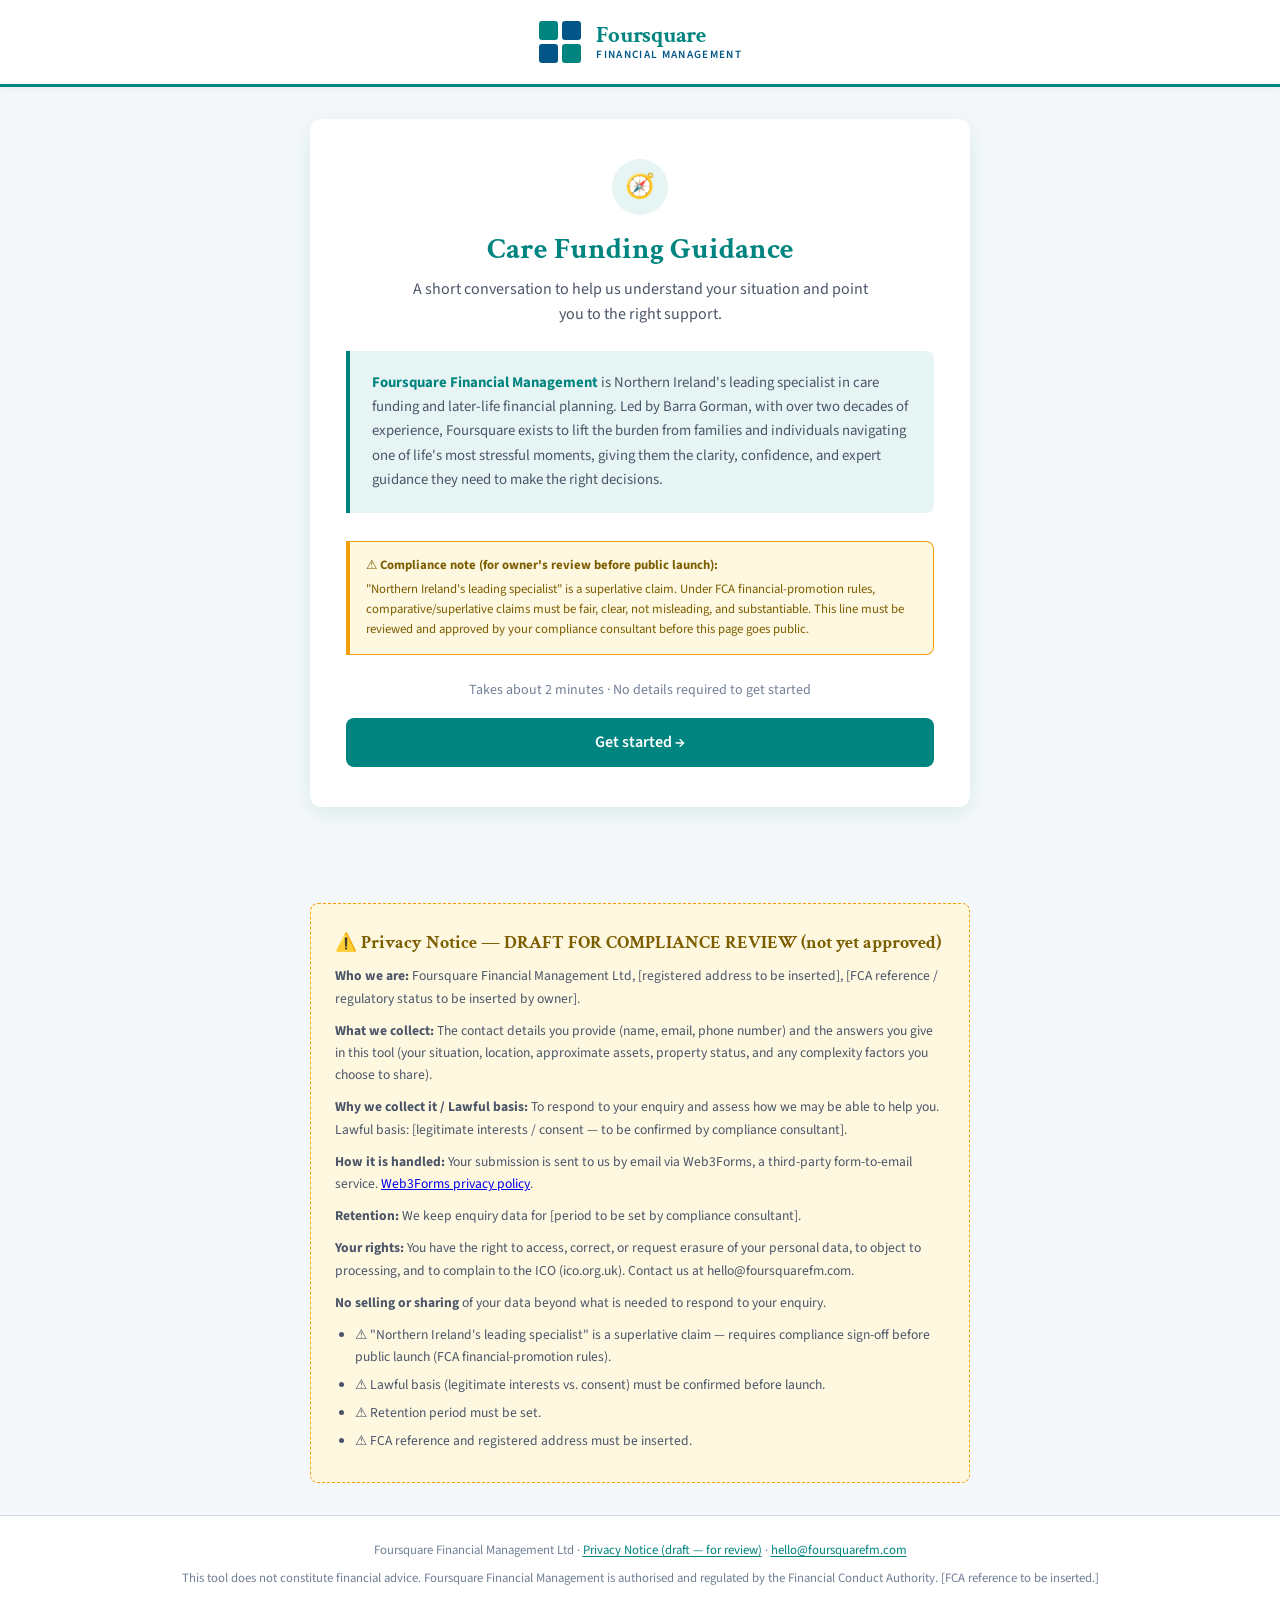
==== care-funding-funnel.html @ 13d9ed57 "Add care funding lead funnel (standalone page) - Single-page interactive funnel with branching quest" ====
<!DOCTYPE html>
<html lang="en">
<head>
  <meta charset="UTF-8" />
  <meta name="viewport" content="width=device-width, initial-scale=1.0" />
  <title>Care Funding Guidance — Foursquare Financial Management</title>
  <link href="https://fonts.googleapis.com/css2?family=Crimson+Text:ital,wght@0,400;0,600;0,700;1,400&family=Source+Sans+3:wght@300;400;600;700&display=swap" rel="stylesheet" />
  <style>
    /* ─── Brand tokens ─────────────────────────────────────────── */
    :root {
      --teal:        #00847F;
      --teal-dark:   #006560;
      --teal-light:  #e6f4f3;
      --blue:        #025687;
      --blue-light:  #e8f0f7;
      --text-dark:   #1a2332;
      --text-mid:    #4a5568;
      --text-light:  #718096;
      --border:      #d1dce8;
      --bg:          #f5f8fa;
      --white:       #ffffff;
      --warn-bg:     #fff8e1;
      --warn-border: #f59e0b;
      --shadow-sm:   0 2px 8px rgba(0,132,127,0.08);
      --shadow-md:   0 6px 24px rgba(0,132,127,0.12);
      --radius:      12px;
      --radius-sm:   8px;
    }

    /* ─── Reset & base ─────────────────────────────────────────── */
    *, *::before, *::after { box-sizing: border-box; margin: 0; padding: 0; }

    body {
      font-family: 'Source Sans 3', system-ui, sans-serif;
      background: var(--bg);
      color: var(--text-dark);
      line-height: 1.65;
      min-height: 100vh;
    }

    /* ─── Layout ────────────────────────────────────────────────── */
    .page-wrap {
      min-height: 100vh;
      display: flex;
      flex-direction: column;
    }

    header {
      background: var(--white);
      border-bottom: 3px solid var(--teal);
      padding: 1.25rem 1.5rem;
      display: flex;
      align-items: center;
      justify-content: center;
      box-shadow: var(--shadow-sm);
    }

    .logo-block {
      display: flex;
      align-items: center;
      gap: 0.9rem;
      text-decoration: none;
    }

    /* Four-square mark (SVG inline) */
    .logo-mark svg {
      display: block;
    }

    .logo-text {
      line-height: 1.1;
    }

    .logo-text .foursquare {
      font-family: 'Crimson Text', Georgia, serif;
      font-size: 1.45rem;
      font-weight: 700;
      color: var(--teal);
      letter-spacing: -0.01em;
      display: block;
    }

    .logo-text .tagline {
      font-family: 'Source Sans 3', sans-serif;
      font-size: 0.7rem;
      font-weight: 600;
      color: var(--blue);
      letter-spacing: 0.12em;
      text-transform: uppercase;
      display: block;
    }

    main {
      flex: 1;
      display: flex;
      align-items: flex-start;
      justify-content: center;
      padding: 2rem 1rem 4rem;
    }

    .card {
      background: var(--white);
      border-radius: var(--radius);
      box-shadow: var(--shadow-md);
      max-width: 660px;
      width: 100%;
      padding: 2.5rem 2.25rem;
      animation: fadeUp 0.35s ease both;
    }

    @keyframes fadeUp {
      from { opacity: 0; transform: translateY(16px); }
      to   { opacity: 1; transform: translateY(0); }
    }

    /* ─── Progress bar ──────────────────────────────────────────── */
    .progress-bar-wrap {
      margin-bottom: 2rem;
    }

    .progress-label {
      font-size: 0.8rem;
      color: var(--text-light);
      margin-bottom: 0.4rem;
      font-weight: 600;
      letter-spacing: 0.04em;
      text-transform: uppercase;
    }

    .progress-track {
      height: 5px;
      background: var(--teal-light);
      border-radius: 99px;
      overflow: hidden;
    }

    .progress-fill {
      height: 100%;
      background: var(--teal);
      border-radius: 99px;
      transition: width 0.4s ease;
    }

    /* ─── Typography ────────────────────────────────────────────── */
    .step-title {
      font-family: 'Crimson Text', Georgia, serif;
      font-size: 1.75rem;
      font-weight: 700;
      color: var(--teal);
      line-height: 1.2;
      margin-bottom: 0.6rem;
    }

    .step-subtitle {
      font-size: 1rem;
      color: var(--text-mid);
      margin-bottom: 1.75rem;
      line-height: 1.55;
    }

    /* ─── Choice buttons ─────────────────────────────────────────── */
    .choices {
      display: flex;
      flex-direction: column;
      gap: 0.75rem;
      margin-bottom: 1.5rem;
    }

    .choice-btn {
      display: flex;
      align-items: flex-start;
      gap: 0.85rem;
      background: var(--white);
      border: 2px solid var(--border);
      border-radius: var(--radius-sm);
      padding: 1rem 1.1rem;
      cursor: pointer;
      text-align: left;
      transition: border-color 0.18s, background 0.18s, box-shadow 0.18s;
      font-family: inherit;
      width: 100%;
      position: relative;
    }

    .choice-btn:hover,
    .choice-btn:focus-visible {
      border-color: var(--teal);
      background: var(--teal-light);
      box-shadow: 0 0 0 3px rgba(0,132,127,0.15);
      outline: none;
    }

    .choice-btn.selected {
      border-color: var(--teal);
      background: var(--teal-light);
    }

    .choice-icon {
      flex-shrink: 0;
      width: 2rem;
      height: 2rem;
      border-radius: 50%;
      border: 2px solid var(--border);
      display: flex;
      align-items: center;
      justify-content: center;
      font-size: 1rem;
      margin-top: 0.05rem;
      background: var(--white);
      transition: border-color 0.18s, background 0.18s;
    }

    .choice-btn:hover .choice-icon,
    .choice-btn.selected .choice-icon {
      border-color: var(--teal);
      background: var(--teal);
      color: white;
    }

    .choice-content .choice-main {
      font-size: 1rem;
      font-weight: 600;
      color: var(--text-dark);
      display: block;
      line-height: 1.3;
    }

    .choice-content .choice-sub {
      font-size: 0.875rem;
      color: var(--text-mid);
      display: block;
      margin-top: 0.2rem;
    }

    /* ─── Multi-select ──────────────────────────────────────────── */
    .multi-choice-btn {
      display: flex;
      align-items: flex-start;
      gap: 0.85rem;
      background: var(--white);
      border: 2px solid var(--border);
      border-radius: var(--radius-sm);
      padding: 0.85rem 1.1rem;
      cursor: pointer;
      text-align: left;
      transition: border-color 0.18s, background 0.18s;
      font-family: inherit;
      font-size: 0.95rem;
      color: var(--text-dark);
      width: 100%;
    }

    .multi-choice-btn:hover,
    .multi-choice-btn:focus-visible {
      border-color: var(--teal);
      background: var(--teal-light);
      outline: none;
    }

    .multi-choice-btn.selected {
      border-color: var(--teal);
      background: var(--teal-light);
    }

    .checkbox-mark {
      flex-shrink: 0;
      width: 1.25rem;
      height: 1.25rem;
      border: 2px solid var(--border);
      border-radius: 4px;
      margin-top: 0.1rem;
      background: var(--white);
      display: flex;
      align-items: center;
      justify-content: center;
      transition: border-color 0.18s, background 0.18s;
    }

    .multi-choice-btn.selected .checkbox-mark {
      border-color: var(--teal);
      background: var(--teal);
    }

    .checkbox-tick {
      display: none;
      color: white;
      font-size: 0.75rem;
      font-weight: 700;
    }

    .multi-choice-btn.selected .checkbox-tick { display: block; }

    /* ─── Navigation ────────────────────────────────────────────── */
    .nav-row {
      display: flex;
      gap: 0.75rem;
      margin-top: 1.75rem;
      align-items: center;
    }

    .btn-primary {
      background: var(--teal);
      color: white;
      border: none;
      padding: 0.85rem 1.75rem;
      border-radius: var(--radius-sm);
      font-family: inherit;
      font-size: 1rem;
      font-weight: 600;
      cursor: pointer;
      transition: background 0.18s, transform 0.1s;
      flex: 1;
    }

    .btn-primary:hover { background: var(--teal-dark); }
    .btn-primary:active { transform: scale(0.98); }
    .btn-primary:disabled { opacity: 0.5; cursor: not-allowed; }

    .btn-secondary {
      background: transparent;
      color: var(--text-mid);
      border: 2px solid var(--border);
      padding: 0.8rem 1.25rem;
      border-radius: var(--radius-sm);
      font-family: inherit;
      font-size: 0.95rem;
      cursor: pointer;
      transition: border-color 0.18s, color 0.18s;
    }

    .btn-secondary:hover {
      border-color: var(--teal);
      color: var(--teal);
    }

    /* ─── Reassurance block ─────────────────────────────────────── */
    .reassurance-block {
      border-left: 4px solid var(--teal);
      background: var(--teal-light);
      padding: 1.25rem 1.35rem;
      border-radius: 0 var(--radius-sm) var(--radius-sm) 0;
      margin-bottom: 1.75rem;
    }

    .reassurance-block p {
      font-size: 0.925rem;
      color: var(--text-mid);
      line-height: 1.65;
    }

    .reassurance-block .re-name {
      font-weight: 700;
      color: var(--teal);
    }

    /* ─── Asset note ────────────────────────────────────────────── */
    .asset-note {
      background: var(--blue-light);
      border: 1px solid rgba(2,86,135,0.2);
      border-radius: var(--radius-sm);
      padding: 0.85rem 1rem;
      font-size: 0.875rem;
      color: var(--blue);
      margin-bottom: 1.35rem;
      line-height: 1.5;
    }

    .asset-note strong { color: var(--blue); }

    /* ─── Outcome screens ───────────────────────────────────────── */
    .outcome-icon {
      width: 3.5rem;
      height: 3.5rem;
      background: var(--teal-light);
      border-radius: 50%;
      display: flex;
      align-items: center;
      justify-content: center;
      font-size: 1.6rem;
      margin-bottom: 1.25rem;
    }

    .outcome-icon.referral { background: var(--blue-light); }

    .outcome-title {
      font-family: 'Crimson Text', Georgia, serif;
      font-size: 1.7rem;
      font-weight: 700;
      color: var(--teal);
      margin-bottom: 0.6rem;
      line-height: 1.2;
    }

    .outcome-title.referral { color: var(--blue); }

    .outcome-body {
      font-size: 0.975rem;
      color: var(--text-mid);
      line-height: 1.7;
      margin-bottom: 1.5rem;
    }

    .outcome-body p + p { margin-top: 0.75rem; }

    .cta-row {
      display: flex;
      flex-direction: column;
      gap: 0.75rem;
      margin-bottom: 1.5rem;
    }

    .btn-calendly {
      display: flex;
      align-items: center;
      justify-content: center;
      gap: 0.6rem;
      background: var(--teal);
      color: white;
      text-decoration: none;
      padding: 1rem 1.5rem;
      border-radius: var(--radius-sm);
      font-family: inherit;
      font-size: 1rem;
      font-weight: 700;
      transition: background 0.18s;
      text-align: center;
    }

    .btn-calendly:hover { background: var(--teal-dark); }

    .btn-form-toggle {
      background: transparent;
      color: var(--teal);
      border: 2px solid var(--teal);
      padding: 0.85rem 1.5rem;
      border-radius: var(--radius-sm);
      font-family: inherit;
      font-size: 1rem;
      font-weight: 600;
      cursor: pointer;
      transition: background 0.18s, color 0.18s;
      width: 100%;
    }

    .btn-form-toggle:hover {
      background: var(--teal-light);
    }

    .referral-resources {
      border-top: 1px solid var(--border);
      padding-top: 1.25rem;
    }

    .referral-resources h3 {
      font-family: 'Crimson Text', Georgia, serif;
      font-size: 1.15rem;
      color: var(--blue);
      margin-bottom: 0.75rem;
    }

    .resource-item {
      display: flex;
      gap: 0.75rem;
      align-items: flex-start;
      margin-bottom: 0.75rem;
    }

    .resource-item .ri-icon {
      font-size: 1.1rem;
      flex-shrink: 0;
      margin-top: 0.1rem;
    }

    .resource-item a {
      color: var(--blue);
      font-weight: 600;
      font-size: 0.95rem;
      text-decoration: underline;
      text-underline-offset: 2px;
    }

    .resource-item p {
      font-size: 0.875rem;
      color: var(--text-mid);
      margin-top: 0.1rem;
    }

    /* ─── Lead capture form ─────────────────────────────────────── */
    .form-section {
      border-top: 1px solid var(--border);
      padding-top: 1.5rem;
      margin-top: 0.5rem;
      display: none;
    }

    .form-section.open { display: block; }

    .form-section h3 {
      font-family: 'Crimson Text', Georgia, serif;
      font-size: 1.2rem;
      color: var(--teal);
      margin-bottom: 0.25rem;
    }

    .form-section .form-desc {
      font-size: 0.875rem;
      color: var(--text-light);
      margin-bottom: 1.25rem;
      line-height: 1.55;
    }

    .form-field {
      margin-bottom: 1rem;
    }

    .form-field label {
      display: block;
      font-size: 0.875rem;
      font-weight: 600;
      color: var(--text-dark);
      margin-bottom: 0.35rem;
    }

    .form-field label .optional {
      font-weight: 400;
      color: var(--text-light);
      font-size: 0.8rem;
    }

    .form-field input,
    .form-field textarea {
      width: 100%;
      padding: 0.75rem 0.9rem;
      border: 2px solid var(--border);
      border-radius: var(--radius-sm);
      font-family: inherit;
      font-size: 0.95rem;
      color: var(--text-dark);
      background: var(--white);
      transition: border-color 0.18s;
      appearance: none;
    }

    .form-field input:focus,
    .form-field textarea:focus {
      border-color: var(--teal);
      outline: none;
      box-shadow: 0 0 0 3px rgba(0,132,127,0.12);
    }

    .form-field textarea { resize: vertical; min-height: 5rem; }

    .privacy-note {
      font-size: 0.8rem;
      color: var(--text-light);
      line-height: 1.55;
      margin-bottom: 1rem;
    }

    .privacy-note a {
      color: var(--teal);
      text-decoration: underline;
      text-underline-offset: 2px;
    }

    .btn-submit {
      background: var(--teal);
      color: white;
      border: none;
      padding: 0.9rem 1.75rem;
      border-radius: var(--radius-sm);
      font-family: inherit;
      font-size: 1rem;
      font-weight: 700;
      cursor: pointer;
      width: 100%;
      transition: background 0.18s;
    }

    .btn-submit:hover { background: var(--teal-dark); }
    .btn-submit:disabled { opacity: 0.6; cursor: not-allowed; }

    /* ─── Thank you / post-submit ───────────────────────────────── */
    .thankyou-icon {
      width: 4rem;
      height: 4rem;
      background: var(--teal-light);
      border-radius: 50%;
      display: flex;
      align-items: center;
      justify-content: center;
      font-size: 1.8rem;
      margin-bottom: 1.25rem;
    }

    .thankyou-title {
      font-family: 'Crimson Text', Georgia, serif;
      font-size: 1.9rem;
      color: var(--teal);
      margin-bottom: 0.6rem;
    }

    .thankyou-body {
      font-size: 1rem;
      color: var(--text-mid);
      line-height: 1.7;
      margin-bottom: 1.75rem;
    }

    /* ─── Compliance flags ──────────────────────────────────────── */
    .compliance-flag {
      background: var(--warn-bg);
      border: 1px solid var(--warn-border);
      border-left: 4px solid var(--warn-border);
      border-radius: 0 var(--radius-sm) var(--radius-sm) 0;
      padding: 0.9rem 1rem;
      font-size: 0.8rem;
      color: #7c5e00;
      line-height: 1.55;
      margin-top: 1rem;
    }

    .compliance-flag strong { display: block; margin-bottom: 0.25rem; }

    /* ─── Privacy draft section ─────────────────────────────────── */
    #privacy-draft {
      background: var(--warn-bg);
      border: 1px dashed var(--warn-border);
      border-radius: var(--radius-sm);
      padding: 1.5rem;
      margin: 2rem 1rem;
      font-size: 0.85rem;
      color: var(--text-mid);
      max-width: 660px;
      margin-left: auto;
      margin-right: auto;
    }

    #privacy-draft h2 {
      font-family: 'Crimson Text', serif;
      color: #7c5e00;
      font-size: 1.1rem;
      margin-bottom: 0.5rem;
    }

    #privacy-draft p { margin-bottom: 0.6rem; }
    #privacy-draft ul { padding-left: 1.25rem; }
    #privacy-draft li { margin-bottom: 0.35rem; }

    /* ─── Footer ────────────────────────────────────────────────── */
    footer {
      text-align: center;
      padding: 1.5rem 1rem;
      font-size: 0.8rem;
      color: var(--text-light);
      border-top: 1px solid var(--border);
      background: var(--white);
    }

    footer a { color: var(--teal); text-decoration: underline; text-underline-offset: 2px; }

    /* ─── Honeypot (hidden) ─────────────────────────────────────── */
    .hp-field { display: none !important; }

    /* ─── Responsive ────────────────────────────────────────────── */
    @media (max-width: 480px) {
      main { padding: 1rem 0.5rem 3rem; }
      .card { padding: 1.75rem 1.25rem; }
      .step-title { font-size: 1.5rem; }
      .nav-row { flex-direction: column-reverse; }
      .btn-secondary { width: 100%; }
      .logo-text .foursquare { font-size: 1.2rem; }
    }
  </style>
</head>
<body>

<div class="page-wrap">

  <!-- ─── Header ─────────────────────────────────────────────────── -->
  <header>
    <a href="https://www.foursquarefm.com" class="logo-block" aria-label="Foursquare Financial Management homepage">
      <!-- Four-square mark -->
      <div class="logo-mark">
        <svg width="44" height="44" viewBox="0 0 44 44" fill="none" xmlns="http://www.w3.org/2000/svg" aria-hidden="true">
          <rect x="1" y="1" width="19" height="19" rx="3" fill="#00847F"/>
          <rect x="24" y="1" width="19" height="19" rx="3" fill="#025687"/>
          <rect x="1" y="24" width="19" height="19" rx="3" fill="#025687"/>
          <rect x="24" y="24" width="19" height="19" rx="3" fill="#00847F"/>
        </svg>
      </div>
      <div class="logo-text">
        <span class="foursquare">Foursquare</span>
        <span class="tagline">Financial Management</span>
      </div>
    </a>
  </header>

  <!-- ─── Main funnel ─────────────────────────────────────────────── -->
  <main>
    <div class="card" id="funnel-card">
      <!-- Step content injected here by JS -->
    </div>
  </main>

  <!-- ─── Privacy Notice Draft (visible below funnel, clearly labelled for review) ── -->
  <div id="privacy-draft">
    <h2>⚠️ Privacy Notice — DRAFT FOR COMPLIANCE REVIEW (not yet approved)</h2>
    <p><strong>Who we are:</strong> Foursquare Financial Management Ltd, [registered address to be inserted], [FCA reference / regulatory status to be inserted by owner].</p>
    <p><strong>What we collect:</strong> The contact details you provide (name, email, phone number) and the answers you give in this tool (your situation, location, approximate assets, property status, and any complexity factors you choose to share).</p>
    <p><strong>Why we collect it / Lawful basis:</strong> To respond to your enquiry and assess how we may be able to help you. Lawful basis: [legitimate interests / consent — to be confirmed by compliance consultant].</p>
    <p><strong>How it is handled:</strong> Your submission is sent to us by email via Web3Forms, a third-party form-to-email service. <a href="https://web3forms.com/privacy" target="_blank" rel="noopener">Web3Forms privacy policy</a>.</p>
    <p><strong>Retention:</strong> We keep enquiry data for [period to be set by compliance consultant].</p>
    <p><strong>Your rights:</strong> You have the right to access, correct, or request erasure of your personal data, to object to processing, and to complain to the ICO (ico.org.uk). Contact us at hello@foursquarefm.com.</p>
    <p><strong>No selling or sharing</strong> of your data beyond what is needed to respond to your enquiry.</p>
    <ul>
      <li>⚠️ "Northern Ireland's leading specialist" is a superlative claim — requires compliance sign-off before public launch (FCA financial-promotion rules).</li>
      <li>⚠️ Lawful basis (legitimate interests vs. consent) must be confirmed before launch.</li>
      <li>⚠️ Retention period must be set.</li>
      <li>⚠️ FCA reference and registered address must be inserted.</li>
    </ul>
  </div>

  <!-- ─── Footer ─────────────────────────────────────────────────── -->
  <footer>
    <p>Foursquare Financial Management Ltd · <a href="#privacy-draft">Privacy Notice (draft — for review)</a> · <a href="mailto:hello@foursquarefm.com">hello@foursquarefm.com</a></p>
    <p style="margin-top:0.4rem;">This tool does not constitute financial advice. Foursquare Financial Management is authorised and regulated by the Financial Conduct Authority. [FCA reference to be inserted.]</p>
  </footer>

</div><!-- /page-wrap -->


<script>
/* ═══════════════════════════════════════════════════════════════════
   Foursquare Care Funding Funnel — state machine
   ═══════════════════════════════════════════════════════════════════ */

/* ── State ──────────────────────────────────────────────────────── */
const state = {
  step: 'welcome',
  situation: null,      // 'planning' | 'now' | 'other'
  ni: null,             // 'yes' | 'no'
  assets: null,         // 'under250' | '250to500' | 'over500' | 'prefer'
  property: null,       // 'own' | 'none' | 'selling'
  complexity: [],       // array of selected flags
  pathway: null,        // 'early_planning' | 'point_of_need' | 'referral' | 'soft'
  formOpen: false,
  submitted: false,
};

/* ── Step order for back-navigation ────────────────────────────── */
const stepHistory = [];

/* ── Routing logic ──────────────────────────────────────────────── */
function resolvePathway() {
  if (state.situation === 'other') return 'referral';
  if (state.ni === 'no')          return 'referral';
  if (state.assets === 'prefer')  return 'soft';
  if (state.assets === 'under250' && state.property === 'none') return 'referral';
  if (state.situation === 'planning') return 'early_planning';
  return 'point_of_need';
}

/* ── Icons per step ─────────────────────────────────────────────── */
const ICONS = {
  planning:  '🗓️',
  now:       '🏥',
  other:     '🤝',
  yes:       '✅',
  no:        '❌',
  under250:  '💰',
  '250to500':'💰',
  over500:   '💰',
  prefer:    '🔒',
  own:       '🏠',
  none:      '🚫',
  selling:   '🔑',
};

/* ── Progress mapping ───────────────────────────────────────────── */
const TOTAL_STEPS = 6; // welcome, situation, ni, assets, property, complexity
const STEP_NUM = { welcome:0, q_situation:1, q_ni:2, q_assets:3, q_property:4, q_complexity:5 };

/* ════════════════════════════════════════════════════════════════
   RENDER functions — return HTML strings
   ════════════════════════════════════════════════════════════════ */

function progressBar(n) {
  const pct = Math.round((n / TOTAL_STEPS) * 100);
  return `
    <div class="progress-bar-wrap" aria-label="Progress: step ${n} of ${TOTAL_STEPS}">
      <div class="progress-label">Step ${n} of ${TOTAL_STEPS}</div>
      <div class="progress-track"><div class="progress-fill" style="width:${pct}%"></div></div>
    </div>`;
}

function backBtn(label='Back') {
  return `<button class="btn-secondary" onclick="goBack()" aria-label="Go back">&larr; ${label}</button>`;
}

/* ── Welcome ──────────────────────────────────────────────────── */
function renderWelcome() {
  return `
    <div style="text-align:center;margin-bottom:1.5rem;">
      <div style="width:3.5rem;height:3.5rem;background:var(--teal-light);border-radius:50%;display:flex;align-items:center;justify-content:center;font-size:1.5rem;margin:0 auto 1rem;">🧭</div>
      <h1 class="step-title" style="font-size:1.9rem;">Care Funding Guidance</h1>
      <p class="step-subtitle" style="max-width:480px;margin:0.5rem auto 0;">A short conversation to help us understand your situation and point you to the right support.</p>
    </div>

    <div class="reassurance-block">
      <p><span class="re-name">Foursquare Financial Management</span> is Northern Ireland's leading specialist in care funding and later-life financial planning. Led by Barra Gorman, with over two decades of experience, Foursquare exists to lift the burden from families and individuals navigating one of life's most stressful moments, giving them the clarity, confidence, and expert guidance they need to make the right decisions.</p>
    </div>

    <div class="compliance-flag">
      <strong>⚠️ Compliance note (for owner's review before public launch):</strong>
      "Northern Ireland's leading specialist" is a superlative claim. Under FCA financial-promotion rules, comparative/superlative claims must be fair, clear, not misleading, and substantiable. This line must be reviewed and approved by your compliance consultant before this page goes public.
    </div>

    <div style="margin-top:1.5rem;">
      <p style="font-size:0.875rem;color:var(--text-light);text-align:center;margin-bottom:1rem;">Takes about 2 minutes &middot; No details required to get started</p>
      <button class="btn-primary" onclick="goTo('q_situation')" style="width:100%;">Get started &rarr;</button>
    </div>`;
}

/* ── Q1 — Situation ──────────────────────────────────────────── */
function renderSituation() {
  return `
    ${progressBar(1)}
    <h2 class="step-title">What best describes your situation?</h2>
    <p class="step-subtitle">Choose whichever feels closest — there are no wrong answers.</p>
    <div class="choices">
      ${choiceBtn('planning', '🗓️', 'I\'m planning ahead for the future', 'Thinking about future care costs, lasting power of attorney, or long-term planning', state.situation)}
      ${choiceBtn('now', '🏥', 'Care is needed now or very soon', 'A loved one is moving into care, or a decision needs to be made in the near term', state.situation)}
      ${choiceBtn('other', '🤝', 'I need help with something else', 'Care placement, dealing with the local authority, navigating the system, or another question', state.situation)}
    </div>
    <div class="nav-row">
      ${backBtn()}
      <button class="btn-primary" onclick="submitSituation()" ${!state.situation ? 'disabled' : ''}>Continue &rarr;</button>
    </div>`;
}

/* ── Q2 — NI location ────────────────────────────────────────── */
function renderNI() {
  return `
    ${progressBar(2)}
    <h2 class="step-title">Are you — or is the person who needs care — based in Northern Ireland?</h2>
    <p class="step-subtitle">Foursquare specialises in Northern Ireland's care funding rules, which differ significantly from England, Scotland, and Wales.</p>
    <div class="choices">
      ${choiceBtn('yes', '✅', 'Yes, Northern Ireland', '', state.ni)}
      ${choiceBtn('no', '❌', 'No, somewhere else in the UK', '', state.ni)}
    </div>
    <div class="nav-row">
      ${backBtn()}
      <button class="btn-primary" onclick="submitNI()" ${!state.ni ? 'disabled' : ''}>Continue &rarr;</button>
    </div>`;
}

/* ── Q3 — Assets ─────────────────────────────────────────────── */
function renderAssets() {
  return `
    ${progressBar(3)}
    <h2 class="step-title">Roughly what is the total value of savings and investments?</h2>
    <p class="step-subtitle">This helps us point you to the right level of support. Your answer is completely confidential.</p>
    <div class="asset-note">
      <strong>Important:</strong> Please <strong>do not include the value of your home</strong> in this figure — we'll ask about property separately. This is about savings, pensions, investments, and other liquid assets only.
    </div>
    <div class="choices">
      ${choiceBtn('under250', '💰', 'Under £250,000', '', state.assets)}
      ${choiceBtn('250to500', '💰', '£250,000 – £500,000', '', state.assets)}
      ${choiceBtn('over500', '💰', '£500,000 or more', '', state.assets)}
      ${choiceBtn('prefer', '🔒', 'Prefer not to say', 'That\'s fine — we\'ll still do our best to help', state.assets)}
    </div>
    <div class="nav-row">
      ${backBtn()}
      <button class="btn-primary" onclick="submitAssets()" ${!state.assets ? 'disabled' : ''}>Continue &rarr;</button>
    </div>`;
}

/* ── Q4 — Property ───────────────────────────────────────────── */
function renderProperty() {
  return `
    ${progressBar(4)}
    <h2 class="step-title">Is there a property that may be relevant to funding care?</h2>
    <p class="step-subtitle">The family home can play a big role in care funding planning — this helps us understand your picture more fully.</p>
    <div class="choices">
      ${choiceBtn('own', '🏠', 'Yes — there is a property that may be used', 'Own home, a second property, or an investment property', state.property)}
      ${choiceBtn('none', '🚫', 'No property', '', state.property)}
      ${choiceBtn('selling', '🔑', 'Property already being sold or rented out', 'The property is in the process of being sold, or is currently rented', state.property)}
    </div>
    <div class="nav-row">
      ${backBtn()}
      <button class="btn-primary" onclick="submitProperty()" ${!state.property ? 'disabled' : ''}>Continue &rarr;</button>
    </div>`;
}

/* ── Q5 — Complexity ─────────────────────────────────────────── */
const COMPLEXITY_FLAGS = [
  { id: 'spouse',   label: 'A spouse or partner is remaining in the family home' },
  { id: 'chc',      label: 'An NHS Continuing Healthcare (CHC) check or appeal is ongoing' },
  { id: 'family',   label: 'There is a family disagreement or conflict about care decisions' },
  { id: 'business', label: 'There is a business interest or business assets involved' },
  { id: 'none',     label: 'None of these apply' },
];

function renderComplexity() {
  const items = COMPLEXITY_FLAGS.map(f => {
    const sel = state.complexity.includes(f.id);
    return `
      <button class="multi-choice-btn ${sel ? 'selected' : ''}" onclick="toggleComplexity('${f.id}')" aria-pressed="${sel}">
        <span class="checkbox-mark"><span class="checkbox-tick">✓</span></span>
        <span>${f.label}</span>
      </button>`;
  }).join('');

  return `
    ${progressBar(5)}
    <h2 class="step-title">Does any of the following apply? <span style="font-size:1rem;font-weight:400;color:var(--text-light);">(optional)</span></h2>
    <p class="step-subtitle">Select any that are relevant — or skip ahead if none apply. This helps us come prepared.</p>
    <div class="choices" style="gap:0.6rem;">${items}</div>
    <div class="nav-row">
      ${backBtn()}
      <button class="btn-primary" onclick="submitComplexity()">See your guidance &rarr;</button>
    </div>`;
}

/* ── Outcomes ─────────────────────────────────────────────────── */
function renderEarlyPlanning() {
  return `
    <div class="outcome-icon">🌱</div>
    <h2 class="outcome-title">Planning ahead — you're in the right place</h2>
    <div class="outcome-body">
      <p>Taking time to plan early is one of the most valuable things you can do. Care funding is complex, and the decisions you make now — around lasting powers of attorney, investment structure, and estate planning — can make an enormous difference later.</p>
      <p>Foursquare Financial Management works with families across Northern Ireland on exactly this. Our job is to give you clarity and confidence before decisions become urgent.</p>
      <p>The best first step is a short conversation with Barra to understand your situation and explore what options are available.</p>
    </div>
    <div class="cta-row">
      <a class="btn-calendly" href="https://calendly.com/barra-1/barragorman-meeting" target="_blank" rel="noopener">
        📅 Book a free introductory call
      </a>
      <button class="btn-form-toggle" onclick="toggleForm()" id="form-toggle-btn">Or leave your details and we'll be in touch</button>
    </div>
    ${renderCaptureForm('EARLY PLANNING')}
    ${renderKitPlaceholder()}`;
}

function renderPointOfNeed() {
  return `
    <div class="outcome-icon">🤲</div>
    <h2 class="outcome-title">We can help — and we'll move at your pace</h2>
    <div class="outcome-body">
      <p>We understand this is likely a stressful and time-pressured moment. When care is needed now or very soon, it's easy to feel overwhelmed by the financial decisions that come alongside it — and to worry about making costly mistakes.</p>
      <p>Foursquare offers a dedicated care funding assessment: a thorough, unhurried review of your situation, your options under Northern Ireland's rules, and a clear plan for what to do next. Details of our assessment service, including fees, are discussed on the call.</p>
      <p>Book a call with Barra whenever suits you — including at short notice if the situation is urgent.</p>
    </div>
    <div class="cta-row">
      <a class="btn-calendly" href="https://calendly.com/barra-1/barragorman-meeting" target="_blank" rel="noopener">
        📅 Book a call with Barra
      </a>
      <button class="btn-form-toggle" onclick="toggleForm()" id="form-toggle-btn">Or leave your details and we'll call you</button>
    </div>
    ${renderCaptureForm('POINT-OF-NEED')}
    ${renderKitPlaceholder()}`;
}

function renderSoftOutcome() {
  return `
    <div class="outcome-icon">💬</div>
    <h2 class="outcome-title">Happy to talk — no numbers needed</h2>
    <div class="outcome-body">
      <p>That's completely understandable. Asset questions can feel personal, especially at a stressful time. You don't need to share any figures to start a conversation with Foursquare.</p>
      <p>A short call with Barra costs nothing and commits you to nothing. It's simply a chance to get a clearer picture of your options.</p>
    </div>
    <div class="cta-row">
      <a class="btn-calendly" href="https://calendly.com/barra-1/barragorman-meeting" target="_blank" rel="noopener">
        📅 Book a free introductory call
      </a>
      <button class="btn-form-toggle" onclick="toggleForm()" id="form-toggle-btn">Or leave your details and we'll be in touch</button>
    </div>
    ${renderCaptureForm('ENQUIRY (PREFER NOT TO SAY)')}
    ${renderKitPlaceholder()}`;
}

function renderReferral() {
  const isNotNI = state.ni === 'no';
  const isLowAssets = state.assets === 'under250' && state.property === 'none';
  const isOther = state.situation === 'other';

  let intro = '';
  if (isNotNI) {
    intro = `<p>Foursquare Financial Management specialises specifically in Northern Ireland's care funding rules, which are administered differently to England, Scotland, and Wales. We're not the right fit for your location — but the resources below should point you in the right direction.</p>`;
  } else if (isLowAssets) {
    intro = `<p>Based on what you've shared, it's possible that the local authority may meet a significant part of your care costs through a financial assessment. This means the focus right now may be less on private funding and more on understanding your entitlements.</p><p>The resources below are genuinely useful in this situation — and if circumstances change, Foursquare is here.</p>`;
  } else if (isOther) {
    intro = `<p>It sounds like you need help navigating the care system itself — placement support, dealing with the Trust, or finding your footing in a complex situation. The resources below are the best starting points for that kind of support in Northern Ireland.</p>`;
  }

  return `
    <div class="outcome-icon referral">🧭</div>
    <h2 class="outcome-title referral">Some genuinely useful places to start</h2>
    <div class="outcome-body">
      ${intro}
      <p>We've listed the organisations below because they're actually helpful — not as a brush-off. Foursquare's door remains open if your situation changes.</p>
    </div>

    <div class="referral-resources">
      <h3>Helpful organisations</h3>

      <div class="resource-item">
        <span class="ri-icon">🦸</span>
        <div>
          <a href="https://www.karehero.com" target="_blank" rel="noopener">KareHero</a>
          <p>Expert care navigation support — helps families find and choose the right care, manage placements, and understand what they're entitled to. Available across the UK.</p>
        </div>
      </div>

      <div class="resource-item">
        <span class="ri-icon">🏛️</span>
        <div>
          <a href="https://www.nidirect.gov.uk/articles/care-homes-and-funding" target="_blank" rel="noopener">NI Direct — Care Homes and Funding</a>
          <p>Northern Ireland's official guidance on care home funding assessments, the capital threshold, and what the Health and Social Care Trust covers.</p>
        </div>
      </div>

      <div class="resource-item">
        <span class="ri-icon">⚖️</span>
        <div>
          <a href="https://www.citizensadvice.org.uk/nireland/" target="_blank" rel="noopener">Citizens Advice NI</a>
          <p>Free, impartial advice on benefits, social care, and your rights when dealing with the local authority or Trust.</p>
        </div>
      </div>

      <div class="resource-item">
        <span class="ri-icon">💙</span>
        <div>
          <a href="https://www.ageuk.org.uk/northern-ireland/" target="_blank" rel="noopener">Age UK Northern Ireland</a>
          <p>Information, advice, and practical support for older people and carers in Northern Ireland.</p>
        </div>
      </div>

      ${!isNotNI ? `
      <div class="resource-item">
        <span class="ri-icon">📖</span>
        <div>
          <a href="/ni-care-funding-complete.html">Foursquare's Free NI Care Funding Guide</a>
          <p>Our comprehensive, free guide to how care is funded in Northern Ireland — no details required to access it.</p>
        </div>
      </div>` : ''}
    </div>

    <p style="margin-top:1.5rem;font-size:0.875rem;color:var(--text-light);text-align:center;">
      If your situation changes, or if you'd just like to talk it through, <a href="https://calendly.com/barra-1/barragorman-meeting" target="_blank" rel="noopener" style="color:var(--teal);">Barra's door is always open</a>.
    </p>`;
}

/* ── Lead capture form ────────────────────────────────────────── */
function renderCaptureForm(pathway) {
  const complexityStr = state.complexity.length
    ? state.complexity.map(c => COMPLEXITY_FLAGS.find(f=>f.id===c)?.label || c).join('; ')
    : 'None selected';

  const niStr = state.ni === 'yes' ? 'Yes — Northern Ireland' : state.ni === 'no' ? 'No' : 'Not asked';
  const assetsStr = { under250: 'Under £250,000', '250to500': '£250,000–£500,000', over500: '£500,000+', prefer: 'Prefer not to say' }[state.assets] || 'Not asked';
  const propStr = { own: 'Yes — own home / property', none: 'No property', selling: 'Being sold or rented' }[state.property] || 'Not asked';
  const situationStr = { planning: 'Planning ahead', now: 'Care needed now / soon', other: 'Something else' }[state.situation] || '';

  return `
    <div class="form-section" id="capture-form-section">
      <h3>Leave your details</h3>
      <p class="form-desc">We'll only use these to get back to you about your enquiry. No spam, no hard sell.</p>

      <form id="lead-form" onsubmit="submitForm(event)">
        <!-- Web3Forms config -->
        <input type="hidden" name="access_key" value="c2745b8d-933d-4fa6-8146-1f5d9785811d" />
        <input type="hidden" name="subject" value="Foursquare Funnel — ${pathway} lead" />
        <input type="hidden" name="from_name" value="Foursquare Care Funding Funnel" />
        <input type="hidden" name="redirect" value="false" />
        <!-- Context fields -->
        <input type="hidden" name="Pathway" value="${pathway}" />
        <input type="hidden" name="Situation" value="${situationStr}" />
        <input type="hidden" name="Northern Ireland" value="${niStr}" />
        <input type="hidden" name="Asset band" value="${assetsStr}" />
        <input type="hidden" name="Property" value="${propStr}" />
        <input type="hidden" name="Complexity flags" value="${complexityStr}" />
        <!-- Honeypot -->
        <input class="hp-field" type="text" name="botcheck" tabindex="-1" autocomplete="off" />

        <div class="form-field">
          <label for="f-name">Your name</label>
          <input type="text" id="f-name" name="name" placeholder="e.g. Mary Murphy" required autocomplete="name" />
        </div>
        <div class="form-field">
          <label for="f-email">Email address</label>
          <input type="email" id="f-email" name="email" placeholder="you@example.com" required autocomplete="email" />
        </div>
        <div class="form-field">
          <label for="f-phone">Phone number <span class="optional">(optional)</span></label>
          <input type="tel" id="f-phone" name="phone" placeholder="+44 28 …" autocomplete="tel" />
        </div>
        <div class="form-field">
          <label for="f-message">Anything else you'd like us to know <span class="optional">(optional)</span></label>
          <textarea id="f-message" name="message" placeholder="e.g. best time to call, specific questions…"></textarea>
        </div>

        <p class="privacy-note">We'll use these details only to respond to your enquiry. See our <a href="#privacy-draft">Privacy Notice (draft — pending compliance review)</a> for how we handle your information.</p>

        <!-- ── Kit newsletter placeholder — SWITCHED OFF / reserved for future activation ──
        <div style="border-top:1px solid var(--border);padding-top:1rem;margin-top:0.5rem;">
          <label style="display:flex;gap:0.6rem;align-items:flex-start;cursor:pointer;">
            <input type="checkbox" name="newsletter_opt_in" style="margin-top:0.2rem;" />
            <span style="font-size:0.875rem;color:var(--text-mid);">
              Tick here to receive occasional updates and guidance from Foursquare by email.
              You can unsubscribe at any time. [Kit / ConvertKit — DRAFT, not active.
              Requires separate compliance sign-off before enabling.]
            </span>
          </label>
        </div>
        ── End Kit placeholder ── -->

        <button type="submit" class="btn-submit" id="submit-btn">Send my details &rarr;</button>
        <div id="form-msg" style="margin-top:0.75rem;font-size:0.9rem;display:none;"></div>
      </form>
    </div>`;
}

/* ── Kit newsletter slot (commented-out placeholder below outcome) */
function renderKitPlaceholder() {
  return `
  <!-- ══════════════════════════════════════════════════════════════
       KIT (ConvertKit) NEWSLETTER SLOT — RESERVED, NOT YET ACTIVE
       ══════════════════════════════════════════════════════════════
       When activated:
       - Insert Kit embeddable inline form here, styled to match.
       - Consent must be SEPARATE from the enquiry form above.
       - Wording (draft): "Tick here to receive occasional updates
         and guidance from Foursquare by email. You can unsubscribe
         at any time."
       - Lawful basis: consent (UK GDPR) + PECR opt-in required.
       - Do NOT activate until compliance consultant has approved
         wording, consent method, and separate records process.
       ══════════════════════════════════════════════════════════════ -->`;
}

/* ── Thank-you screen (post-form submission) ─────────────────── */
function renderThankYou() {
  return `
    <div class="thankyou-icon">✉️</div>
    <h2 class="thankyou-title">Thank you — we'll be in touch</h2>
    <p class="thankyou-body">Your details have been received. Barra will be in touch shortly — usually within one working day.</p>
    <p style="font-size:0.95rem;color:var(--text-mid);margin-bottom:1.5rem;">If you'd prefer to speak sooner, or at a time that suits you, you're welcome to book a call directly:</p>
    <a class="btn-calendly" href="https://calendly.com/barra-1/barragorman-meeting" target="_blank" rel="noopener">
      📅 Book a call with Barra
    </a>
    ${renderKitPlaceholder()}`;
}

/* ════════════════════════════════════════════════════════════════
   STATE TRANSITIONS
   ════════════════════════════════════════════════════════════════ */

function goTo(step) {
  stepHistory.push(state.step);
  state.step = step;
  render();
}

function goBack() {
  const prev = stepHistory.pop();
  if (prev) { state.step = prev; render(); }
}

function render() {
  const card = document.getElementById('funnel-card');
  let html = '';
  switch (state.step) {
    case 'welcome':         html = renderWelcome();        break;
    case 'q_situation':     html = renderSituation();      break;
    case 'q_ni':            html = renderNI();             break;
    case 'q_assets':        html = renderAssets();         break;
    case 'q_property':      html = renderProperty();       break;
    case 'q_complexity':    html = renderComplexity();     break;
    case 'outcome_early':   html = renderEarlyPlanning();  break;
    case 'outcome_need':    html = renderPointOfNeed();    break;
    case 'outcome_soft':    html = renderSoftOutcome();    break;
    case 'outcome_referral':html = renderReferral();       break;
    case 'thank_you':       html = renderThankYou();       break;
    default:                html = renderWelcome();
  }
  card.innerHTML = html;
  card.style.animation = 'none';
  void card.offsetWidth; // reflow
  card.style.animation = '';
  window.scrollTo({ top: 0, behavior: 'smooth' });
}

/* ── Choice helpers ──────────────────────────────────────────── */
function choiceBtn(value, icon, main, sub, current) {
  const sel = current === value;
  return `
    <button class="choice-btn ${sel ? 'selected' : ''}" onclick="selectChoice(this, '${value}')" aria-pressed="${sel}">
      <span class="choice-icon">${sel ? '✓' : icon}</span>
      <span class="choice-content">
        <span class="choice-main">${main}</span>
        ${sub ? `<span class="choice-sub">${sub}</span>` : ''}
      </span>
    </button>`;
}

function selectChoice(btn, value) {
  // Find step from state
  const step = state.step;
  if (step === 'q_situation') state.situation = value;
  else if (step === 'q_ni')   state.ni = value;
  else if (step === 'q_assets') state.assets = value;
  else if (step === 'q_property') state.property = value;

  // Update UI without full re-render (for responsiveness)
  btn.closest('.choices').querySelectorAll('.choice-btn').forEach(b => {
    b.classList.remove('selected');
    b.setAttribute('aria-pressed', 'false');
    const ic = b.querySelector('.choice-icon');
    // restore icon from data
    const v = b.getAttribute('onclick').match(/'([^']+)'\)/)[1];
    ic.textContent = ICONS[v] || '●';
  });
  btn.classList.add('selected');
  btn.setAttribute('aria-pressed', 'true');
  btn.querySelector('.choice-icon').textContent = '✓';

  // Enable continue button
  const continueBtn = btn.closest('.card').querySelector('.btn-primary');
  if (continueBtn) continueBtn.disabled = false;
}

/* ── Submit handlers ─────────────────────────────────────────── */
function submitSituation() {
  if (!state.situation) return;
  if (state.situation === 'other') {
    state.pathway = 'referral';
    goTo('outcome_referral');
  } else {
    goTo('q_ni');
  }
}

function submitNI() {
  if (!state.ni) return;
  if (state.ni === 'no') {
    state.pathway = 'referral';
    goTo('outcome_referral');
  } else {
    goTo('q_assets');
  }
}

function submitAssets() {
  if (!state.assets) return;
  goTo('q_property');
}

function submitProperty() {
  if (!state.property) return;
  goTo('q_complexity');
}

function submitComplexity() {
  state.pathway = resolvePathway();
  switch (state.pathway) {
    case 'early_planning': goTo('outcome_early');   break;
    case 'point_of_need':  goTo('outcome_need');    break;
    case 'soft':           goTo('outcome_soft');    break;
    default:               goTo('outcome_referral');
  }
}

/* ── Multi-select toggle ─────────────────────────────────────── */
function toggleComplexity(id) {
  if (id === 'none') {
    // Selecting "none" clears everything else
    state.complexity = state.complexity.includes('none') ? [] : ['none'];
  } else {
    // Remove 'none' if it was selected
    state.complexity = state.complexity.filter(c => c !== 'none');
    if (state.complexity.includes(id)) {
      state.complexity = state.complexity.filter(c => c !== id);
    } else {
      state.complexity.push(id);
    }
  }
  // Re-render just this step
  const card = document.getElementById('funnel-card');
  card.innerHTML = renderComplexity();
}

/* ── Form toggle ─────────────────────────────────────────────── */
function toggleForm() {
  const section = document.getElementById('capture-form-section');
  const btn = document.getElementById('form-toggle-btn');
  if (!section) return;
  section.classList.toggle('open');
  if (section.classList.contains('open')) {
    btn.textContent = 'Hide form';
    section.scrollIntoView({ behavior: 'smooth', block: 'start' });
  } else {
    btn.textContent = 'Or leave your details and we\'ll be in touch';
  }
}

/* ── Form submission ─────────────────────────────────────────── */
async function submitForm(e) {
  e.preventDefault();
  const form = document.getElementById('lead-form');
  const btn  = document.getElementById('submit-btn');
  const msg  = document.getElementById('form-msg');

  btn.disabled = true;
  btn.textContent = 'Sending…';

  try {
    const data = new FormData(form);
    const res = await fetch('https://api.web3forms.com/submit', {
      method: 'POST',
      body: data,
    });
    const json = await res.json();

    if (json.success) {
      state.submitted = true;
      goTo('thank_you');
    } else {
      msg.style.display = 'block';
      msg.style.color = '#dc2626';
      msg.textContent = 'Something went wrong — please try again or email hello@foursquarefm.com directly.';
      btn.disabled = false;
      btn.textContent = 'Send my details →';
    }
  } catch (err) {
    msg.style.display = 'block';
    msg.style.color = '#dc2626';
    msg.textContent = 'Network error — please check your connection and try again.';
    btn.disabled = false;
    btn.textContent = 'Send my details →';
  }
}

/* ── Boot ────────────────────────────────────────────────────── */
render();
</script>
</body>
</html>
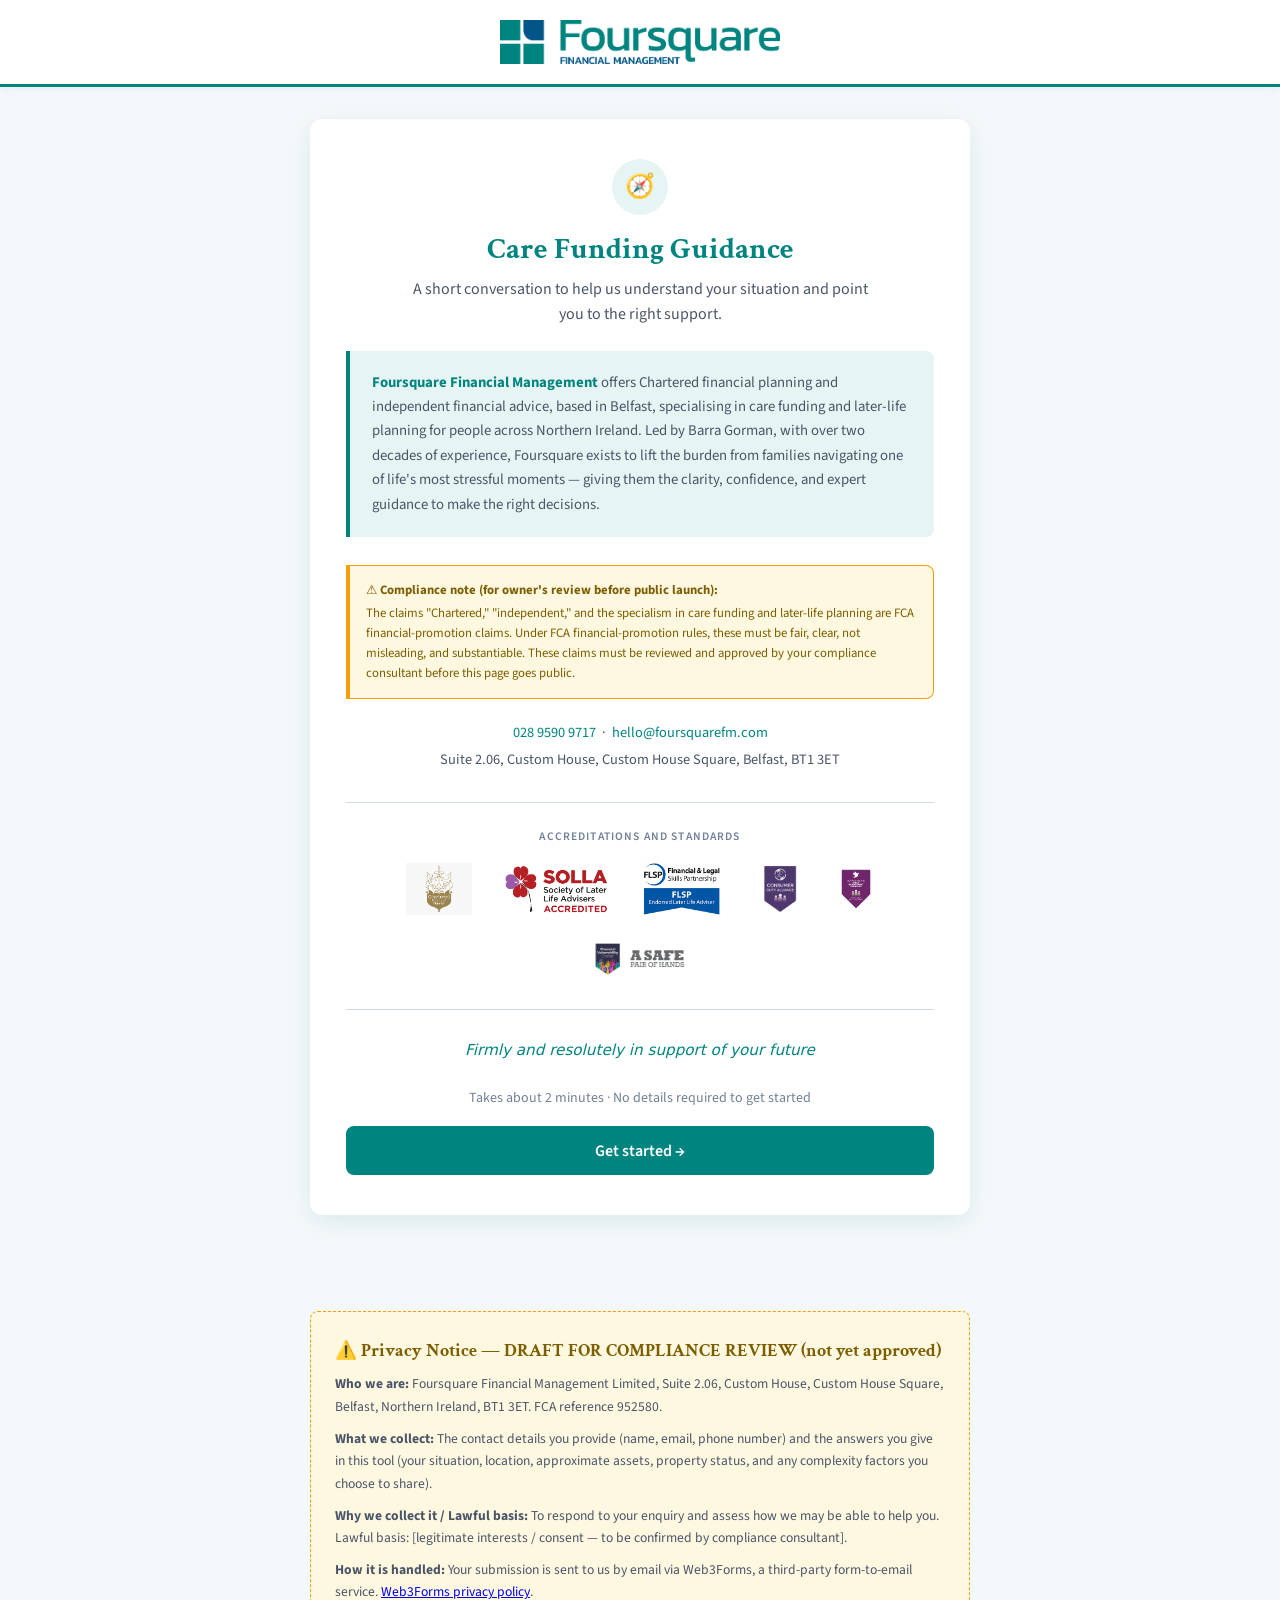
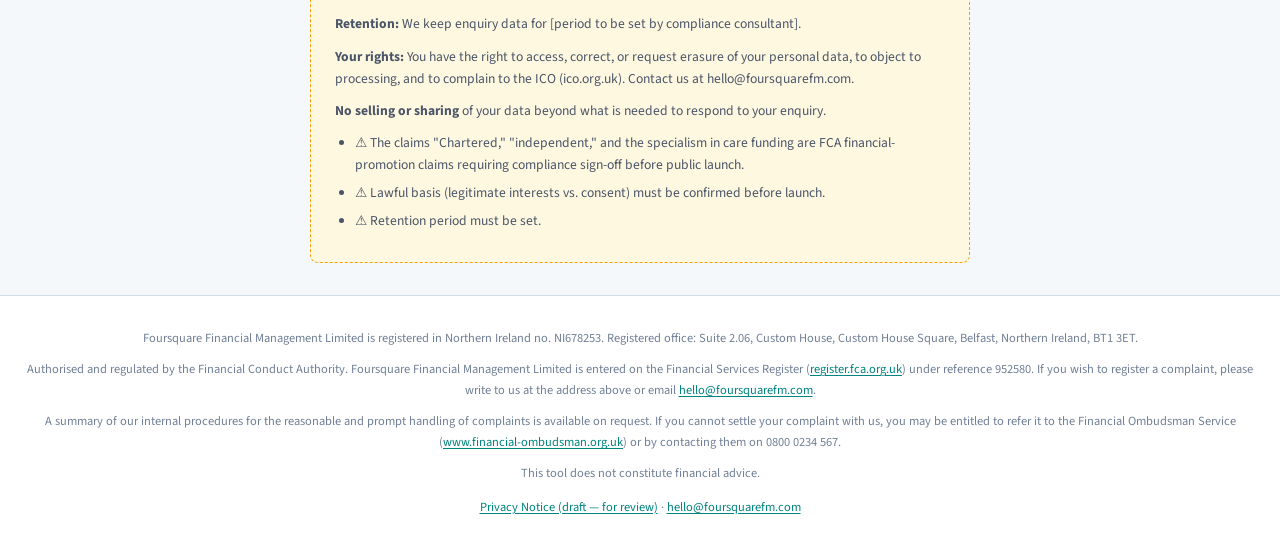
==== commit b3f2db93: "Apply round 2 amendments (A-K) to care-funding-funnel.html" ====
--- a/care-funding-funnel.html
+++ b/care-funding-funnel.html
@@ -58,36 +58,18 @@
     .logo-block {
       display: flex;
       align-items: center;
-      gap: 0.9rem;
       text-decoration: none;
     }
 
-    /* Four-square mark (SVG inline) */
-    .logo-mark svg {
+    /* A. Real logo image — constrained by height, crisp on all screens */
+    .logo-img {
+      height: 44px;
+      width: auto;
       display: block;
     }
 
-    .logo-text {
-      line-height: 1.1;
-    }
-
-    .logo-text .foursquare {
-      font-family: 'Crimson Text', Georgia, serif;
-      font-size: 1.45rem;
-      font-weight: 700;
-      color: var(--teal);
-      letter-spacing: -0.01em;
-      display: block;
-    }
-
-    .logo-text .tagline {
-      font-family: 'Source Sans 3', sans-serif;
-      font-size: 0.7rem;
-      font-weight: 600;
-      color: var(--blue);
-      letter-spacing: 0.12em;
-      text-transform: uppercase;
-      display: block;
+    @media (max-width: 480px) {
+      .logo-img { height: 36px; }
     }
 
     main {
@@ -647,16 +629,80 @@
     #privacy-draft ul { padding-left: 1.25rem; }
     #privacy-draft li { margin-bottom: 0.35rem; }
 
+    /* ─── B. Credentials strip ──────────────────────────────────── */
+    .cred-strip {
+      background: var(--white);
+      border-top: 1px solid var(--border);
+      border-bottom: 1px solid var(--border);
+      padding: 1.5rem 0.5rem;
+      margin: 1.75rem 0;
+      text-align: center;
+    }
+
+    .cred-strip-heading {
+      font-size: 0.72rem;
+      font-weight: 600;
+      letter-spacing: 0.1em;
+      text-transform: uppercase;
+      color: var(--text-light);
+      margin-bottom: 1.1rem;
+    }
+
+    /* All six logos the same display height; wrap cleanly on mobile */
+    .cred-logos {
+      display: flex;
+      flex-wrap: wrap;
+      justify-content: center;
+      align-items: center;
+      gap: 1.1rem 2rem;
+    }
+
+    .cred-logos img {
+      height: 52px;
+      width: auto;
+      display: block;
+      object-fit: contain;
+    }
+
+    @media (max-width: 480px) {
+      .cred-logos {
+        gap: 0.9rem 1.25rem;
+      }
+      .cred-logos img {
+        height: 44px;
+      }
+    }
+
+    /* ─── D. Contact block ──────────────────────────────────────── */
+    .contact-block {
+      text-align: center;
+      margin: 1.25rem 0 0.25rem;
+      font-size: 0.9rem;
+      color: var(--text-mid);
+      line-height: 1.9;
+    }
+
+    .contact-block a {
+      color: var(--teal);
+      text-decoration: none;
+    }
+
+    .contact-block a:hover {
+      text-decoration: underline;
+    }
+
     /* ─── Footer ────────────────────────────────────────────────── */
     footer {
       text-align: center;
-      padding: 1.5rem 1rem;
-      font-size: 0.8rem;
+      padding: 2rem 1.5rem;
+      font-size: 0.78rem;
       color: var(--text-light);
       border-top: 1px solid var(--border);
       background: var(--white);
-    }
-
+      line-height: 1.7;
+    }
+
+    footer p + p { margin-top: 0.6rem; }
     footer a { color: var(--teal); text-decoration: underline; text-underline-offset: 2px; }
 
     /* ─── Honeypot (hidden) ─────────────────────────────────────── */
@@ -669,7 +715,6 @@
       .step-title { font-size: 1.5rem; }
       .nav-row { flex-direction: column-reverse; }
       .btn-secondary { width: 100%; }
-      .logo-text .foursquare { font-size: 1.2rem; }
     }
   </style>
 </head>
@@ -677,22 +722,10 @@
 
 <div class="page-wrap">
 
-  <!-- ─── Header ─────────────────────────────────────────────────── -->
+  <!-- ─── A. Header — real logo image ────────────────────────────── -->
   <header>
     <a href="https://www.foursquarefm.com" class="logo-block" aria-label="Foursquare Financial Management homepage">
-      <!-- Four-square mark -->
-      <div class="logo-mark">
-        <svg width="44" height="44" viewBox="0 0 44 44" fill="none" xmlns="http://www.w3.org/2000/svg" aria-hidden="true">
-          <rect x="1" y="1" width="19" height="19" rx="3" fill="#00847F"/>
-          <rect x="24" y="1" width="19" height="19" rx="3" fill="#025687"/>
-          <rect x="1" y="24" width="19" height="19" rx="3" fill="#025687"/>
-          <rect x="24" y="24" width="19" height="19" rx="3" fill="#00847F"/>
-        </svg>
-      </div>
-      <div class="logo-text">
-        <span class="foursquare">Foursquare</span>
-        <span class="tagline">Financial Management</span>
-      </div>
+      <img src="images/logo-foursquare.png" alt="Foursquare Financial Management" class="logo-img" />
     </a>
   </header>
 
@@ -706,7 +739,7 @@
   <!-- ─── Privacy Notice Draft (visible below funnel, clearly labelled for review) ── -->
   <div id="privacy-draft">
     <h2>⚠️ Privacy Notice — DRAFT FOR COMPLIANCE REVIEW (not yet approved)</h2>
-    <p><strong>Who we are:</strong> Foursquare Financial Management Ltd, [registered address to be inserted], [FCA reference / regulatory status to be inserted by owner].</p>
+    <p><strong>Who we are:</strong> Foursquare Financial Management Limited, Suite 2.06, Custom House, Custom House Square, Belfast, Northern Ireland, BT1 3ET. FCA reference 952580.</p>
     <p><strong>What we collect:</strong> The contact details you provide (name, email, phone number) and the answers you give in this tool (your situation, location, approximate assets, property status, and any complexity factors you choose to share).</p>
     <p><strong>Why we collect it / Lawful basis:</strong> To respond to your enquiry and assess how we may be able to help you. Lawful basis: [legitimate interests / consent — to be confirmed by compliance consultant].</p>
     <p><strong>How it is handled:</strong> Your submission is sent to us by email via Web3Forms, a third-party form-to-email service. <a href="https://web3forms.com/privacy" target="_blank" rel="noopener">Web3Forms privacy policy</a>.</p>
@@ -714,17 +747,19 @@
     <p><strong>Your rights:</strong> You have the right to access, correct, or request erasure of your personal data, to object to processing, and to complain to the ICO (ico.org.uk). Contact us at hello@foursquarefm.com.</p>
     <p><strong>No selling or sharing</strong> of your data beyond what is needed to respond to your enquiry.</p>
     <ul>
-      <li>⚠️ "Northern Ireland's leading specialist" is a superlative claim — requires compliance sign-off before public launch (FCA financial-promotion rules).</li>
+      <li>⚠️ The claims "Chartered," "independent," and the specialism in care funding are FCA financial-promotion claims requiring compliance sign-off before public launch.</li>
       <li>⚠️ Lawful basis (legitimate interests vs. consent) must be confirmed before launch.</li>
       <li>⚠️ Retention period must be set.</li>
-      <li>⚠️ FCA reference and registered address must be inserted.</li>
     </ul>
   </div>
 
-  <!-- ─── Footer ─────────────────────────────────────────────────── -->
+  <!-- ─── E. Footer — verified regulatory text ───────────────────── -->
   <footer>
-    <p>Foursquare Financial Management Ltd · <a href="#privacy-draft">Privacy Notice (draft — for review)</a> · <a href="mailto:hello@foursquarefm.com">hello@foursquarefm.com</a></p>
-    <p style="margin-top:0.4rem;">This tool does not constitute financial advice. Foursquare Financial Management is authorised and regulated by the Financial Conduct Authority. [FCA reference to be inserted.]</p>
+    <p>Foursquare Financial Management Limited is registered in Northern Ireland no. NI678253. Registered office: Suite 2.06, Custom House, Custom House Square, Belfast, Northern Ireland, BT1 3ET.</p>
+    <p>Authorised and regulated by the Financial Conduct Authority. Foursquare Financial Management Limited is entered on the Financial Services Register (<a href="https://register.fca.org.uk/" target="_blank" rel="noopener">register.fca.org.uk</a>) under reference 952580. If you wish to register a complaint, please write to us at the address above or email <a href="mailto:hello@foursquarefm.com">hello@foursquarefm.com</a>.</p>
+    <p>A summary of our internal procedures for the reasonable and prompt handling of complaints is available on request. If you cannot settle your complaint with us, you may be entitled to refer it to the Financial Ombudsman Service (<a href="https://www.financial-ombudsman.org.uk" target="_blank" rel="noopener">www.financial-ombudsman.org.uk</a>) or by contacting them on 0800 0234 567.</p>
+    <p>This tool does not constitute financial advice.</p>
+    <p style="margin-top:0.75rem;"><a href="#privacy-draft">Privacy Notice (draft — for review)</a> &middot; <a href="mailto:hello@foursquarefm.com">hello@foursquarefm.com</a></p>
   </footer>
 
 </div><!-- /page-wrap -->
@@ -798,6 +833,22 @@
   return `<button class="btn-secondary" onclick="goBack()" aria-label="Go back">&larr; ${label}</button>`;
 }
 
+/* ── B. Credentials strip ─────────────────────────────────────── */
+function renderCredentialsStrip() {
+  return `
+    <div class="cred-strip">
+      <p class="cred-strip-heading">Accreditations and standards</p>
+      <div class="cred-logos">
+        <img src="images/cred-chartered.png"       alt="CII Chartered Financial Planner" />
+        <img src="images/cred-solla-accredited.png" alt="SOLLA Accredited" />
+        <img src="images/cred-flsp.png"             alt="FLSP Endorsed Later Life Adviser" />
+        <img src="images/cred-cda.png"              alt="Consumer Duty Alliance" />
+        <img src="images/cred-bereavement.png"      alt="Family Bereavement Standard" />
+        <img src="images/cred-fvc.png"              alt="Financial Vulnerability Charter" />
+      </div>
+    </div>`;
+}
+
 /* ── Welcome ──────────────────────────────────────────────────── */
 function renderWelcome() {
   return `
@@ -808,15 +859,25 @@
     </div>
 
     <div class="reassurance-block">
-      <p><span class="re-name">Foursquare Financial Management</span> is Northern Ireland's leading specialist in care funding and later-life financial planning. Led by Barra Gorman, with over two decades of experience, Foursquare exists to lift the burden from families and individuals navigating one of life's most stressful moments, giving them the clarity, confidence, and expert guidance they need to make the right decisions.</p>
+      <p><span class="re-name">Foursquare Financial Management</span> offers Chartered financial planning and independent financial advice, based in Belfast, specialising in care funding and later-life planning for people across Northern Ireland. Led by Barra Gorman, with over two decades of experience, Foursquare exists to lift the burden from families navigating one of life's most stressful moments — giving them the clarity, confidence, and expert guidance to make the right decisions.</p>
     </div>
 
     <div class="compliance-flag">
       <strong>⚠️ Compliance note (for owner's review before public launch):</strong>
-      "Northern Ireland's leading specialist" is a superlative claim. Under FCA financial-promotion rules, comparative/superlative claims must be fair, clear, not misleading, and substantiable. This line must be reviewed and approved by your compliance consultant before this page goes public.
-    </div>
-
-    <div style="margin-top:1.5rem;">
+      The claims "Chartered," "independent," and the specialism in care funding and later-life planning are FCA financial-promotion claims. Under FCA financial-promotion rules, these must be fair, clear, not misleading, and substantiable. These claims must be reviewed and approved by your compliance consultant before this page goes public.
+    </div>
+
+    <div class="contact-block">
+      <a href="tel:02895909717">028 9590 9717</a> &nbsp;&middot;&nbsp;
+      <a href="mailto:hello@foursquarefm.com">hello@foursquarefm.com</a><br>
+      Suite 2.06, Custom House, Custom House Square, Belfast, BT1 3ET
+    </div>
+
+    ${renderCredentialsStrip()}
+
+    <p style="font-style:italic;color:var(--teal);font-size:0.95rem;text-align:center;margin-bottom:1.5rem;">Firmly and resolutely in support of your future</p>
+
+    <div>
       <p style="font-size:0.875rem;color:var(--text-light);text-align:center;margin-bottom:1rem;">Takes about 2 minutes &middot; No details required to get started</p>
       <button class="btn-primary" onclick="goTo('q_situation')" style="width:100%;">Get started &rarr;</button>
     </div>`;
@@ -829,7 +890,7 @@
     <h2 class="step-title">What best describes your situation?</h2>
     <p class="step-subtitle">Choose whichever feels closest — there are no wrong answers.</p>
     <div class="choices">
-      ${choiceBtn('planning', '🗓️', 'I\'m planning ahead for the future', 'Thinking about future care costs, lasting power of attorney, or long-term planning', state.situation)}
+      ${choiceBtn('planning', '🗓️', 'I\'m planning ahead for the future', 'Thinking about future care costs, enduring power of attorney, or long-term planning', state.situation)}
       ${choiceBtn('now', '🏥', 'Care is needed now or very soon', 'A loved one is moving into care, or a decision needs to be made in the near term', state.situation)}
       ${choiceBtn('other', '🤝', 'I need help with something else', 'Care placement, dealing with the local authority, navigating the system, or another question', state.situation)}
     </div>
@@ -924,14 +985,16 @@
 }
 
 /* ── Outcomes ─────────────────────────────────────────────────── */
+
+/* H. Early Planning — no em-dashes in body, EPA, updated final line, + tagline + cred strip */
 function renderEarlyPlanning() {
   return `
     <div class="outcome-icon">🌱</div>
     <h2 class="outcome-title">Planning ahead — you're in the right place</h2>
     <div class="outcome-body">
-      <p>Taking time to plan early is one of the most valuable things you can do. Care funding is complex, and the decisions you make now — around lasting powers of attorney, investment structure, and estate planning — can make an enormous difference later.</p>
+      <p>Taking time to plan early is one of the most valuable things you can do. Care funding is complex, and the decisions you make now around enduring powers of attorney, investment structure, and estate planning can make an enormous difference later.</p>
       <p>Foursquare Financial Management works with families across Northern Ireland on exactly this. Our job is to give you clarity and confidence before decisions become urgent.</p>
-      <p>The best first step is a short conversation with Barra to understand your situation and explore what options are available.</p>
+      <p>The best first step is a short conversation with us to understand your situation and explore what options are available.</p>
     </div>
     <div class="cta-row">
       <a class="btn-calendly" href="https://calendly.com/barra-1/barragorman-meeting" target="_blank" rel="noopener">
@@ -940,6 +1003,8 @@
       <button class="btn-form-toggle" onclick="toggleForm()" id="form-toggle-btn">Or leave your details and we'll be in touch</button>
     </div>
     ${renderCaptureForm('EARLY PLANNING')}
+    <p style="font-style:italic;color:var(--teal);font-size:0.95rem;text-align:center;margin:1.5rem 0 0.5rem;">Firmly and resolutely in support of your future</p>
+    ${renderCredentialsStrip()}
     ${renderKitPlaceholder()}`;
 }
 
@@ -959,6 +1024,7 @@
       <button class="btn-form-toggle" onclick="toggleForm()" id="form-toggle-btn">Or leave your details and we'll call you</button>
     </div>
     ${renderCaptureForm('POINT-OF-NEED')}
+    ${renderCredentialsStrip()}
     ${renderKitPlaceholder()}`;
 }
 
@@ -977,46 +1043,128 @@
       <button class="btn-form-toggle" onclick="toggleForm()" id="form-toggle-btn">Or leave your details and we'll be in touch</button>
     </div>
     ${renderCaptureForm('ENQUIRY (PREFER NOT TO SAY)')}
+    ${renderCredentialsStrip()}
     ${renderKitPlaceholder()}`;
 }
 
+/* G. Three distinct referral pages */
 function renderReferral() {
-  const isNotNI = state.ni === 'no';
+  const isOther  = state.situation === 'other';
+  const isNotNI  = state.ni === 'no';
   const isLowAssets = state.assets === 'under250' && state.property === 'none';
-  const isOther = state.situation === 'other';
-
-  let intro = '';
+
+  /* ── Case A: "something else", in Northern Ireland ── */
+  if (isOther) {
+    return `
+      <div class="outcome-icon referral">🧭</div>
+      <h2 class="outcome-title referral">Some genuinely useful places to start</h2>
+      <div class="outcome-body">
+        <p>It sounds like you need help navigating the care system itself — placement support, dealing with the Trust, or finding your footing in a complex situation. The resources below are the best starting points for that kind of support in Northern Ireland.</p>
+      </div>
+
+      <div class="referral-resources">
+        <h3>Helpful organisations</h3>
+
+        <div class="resource-item">
+          <span class="ri-icon">🏛️</span>
+          <div>
+            <a href="https://www.nidirect.gov.uk/articles/paying-your-residential-care-or-nursing-home-fees" target="_blank" rel="noopener">NI Direct — Paying for residential care or nursing home fees</a>
+            <p>Northern Ireland's official guidance on care home funding assessments, the capital threshold, and what the Health and Social Care Trust covers.</p>
+          </div>
+        </div>
+
+        <div class="resource-item">
+          <span class="ri-icon">⚖️</span>
+          <div>
+            <a href="https://www.citizensadvice.org.uk/nireland/" target="_blank" rel="noopener">Citizens Advice NI</a>
+            <p>Free, impartial advice on benefits, social care, and your rights when dealing with the local authority or Trust.</p>
+          </div>
+        </div>
+
+        <div class="resource-item">
+          <span class="ri-icon">💙</span>
+          <div>
+            <a href="https://www.ageuk.org.uk/information-advice/care/arranging-care/" target="_blank" rel="noopener">Age UK — Finding and arranging care</a>
+            <p>Practical information and guidance on finding and arranging care, including what to expect and how to plan.</p>
+          </div>
+        </div>
+
+        <div class="resource-item">
+          <span class="ri-icon">🤝</span>
+          <div>
+            <a href="https://mycareconsultant.co.uk/" target="_blank" rel="noopener">My Care Consultant</a>
+            <p>Expert, independent care navigation support to help families find the right care and understand their options.</p>
+          </div>
+        </div>
+
+        <div class="resource-item">
+          <span class="ri-icon">📖</span>
+          <div>
+            <a href="/ni-care-funding-complete.html">Foursquare's Free NI Care Funding Guide</a>
+            <p>Our comprehensive, free guide to how care is funded in Northern Ireland — no details required to access it.</p>
+          </div>
+        </div>
+      </div>
+
+      <p style="margin-top:1.5rem;font-size:0.875rem;color:var(--text-light);text-align:center;">
+        If your situation changes, or if you'd just like to talk it through, <a href="https://calendly.com/barra-1/barragorman-meeting" target="_blank" rel="noopener" style="color:var(--teal);">our door is always open</a>.
+      </p>`;
+  }
+
+  /* ── Case B: outside Northern Ireland ── */
   if (isNotNI) {
-    intro = `<p>Foursquare Financial Management specialises specifically in Northern Ireland's care funding rules, which are administered differently to England, Scotland, and Wales. We're not the right fit for your location — but the resources below should point you in the right direction.</p>`;
-  } else if (isLowAssets) {
-    intro = `<p>Based on what you've shared, it's possible that the local authority may meet a significant part of your care costs through a financial assessment. This means the focus right now may be less on private funding and more on understanding your entitlements.</p><p>The resources below are genuinely useful in this situation — and if circumstances change, Foursquare is here.</p>`;
-  } else if (isOther) {
-    intro = `<p>It sounds like you need help navigating the care system itself — placement support, dealing with the Trust, or finding your footing in a complex situation. The resources below are the best starting points for that kind of support in Northern Ireland.</p>`;
+    return `
+      <div class="outcome-icon referral">🧭</div>
+      <h2 class="outcome-title referral">Some genuinely useful places to start</h2>
+      <div class="outcome-body">
+        <p>We're not the best fit for your location — but the resources below should point you in the right direction.</p>
+      </div>
+
+      <div class="referral-resources">
+        <h3>Helpful organisations</h3>
+
+        <div class="resource-item">
+          <span class="ri-icon">🔍</span>
+          <div>
+            <a href="https://societyoflaterlifeadvisers.co.uk/find-an-adviser" target="_blank" rel="noopener">SOLLA — Find an Adviser</a>
+            <p>The Society of Later Life Advisers can help you find a specialist financial adviser in your area who understands care funding.</p>
+          </div>
+        </div>
+
+        <div class="resource-item">
+          <span class="ri-icon">🤝</span>
+          <div>
+            <a href="https://mycareconsultant.co.uk/" target="_blank" rel="noopener">My Care Consultant</a>
+            <p>Expert, independent care navigation support to help families find the right care and understand their options.</p>
+          </div>
+        </div>
+
+        <div class="resource-item">
+          <span class="ri-icon">💙</span>
+          <div>
+            <a href="https://www.ageuk.org.uk/information-advice/care/arranging-care/" target="_blank" rel="noopener">Age UK — Finding and arranging care</a>
+            <p>Practical information and guidance on finding and arranging care, including what to expect and how to plan.</p>
+          </div>
+        </div>
+      </div>`;
   }
 
+  /* ── Case C: low assets, in NI ── */
   return `
     <div class="outcome-icon referral">🧭</div>
     <h2 class="outcome-title referral">Some genuinely useful places to start</h2>
     <div class="outcome-body">
-      ${intro}
-      <p>We've listed the organisations below because they're actually helpful — not as a brush-off. Foursquare's door remains open if your situation changes.</p>
+      <p>Based on what you've shared, it's possible that the local authority may meet a significant part of your care costs through a financial assessment. This means the focus right now may be less on private funding and more on understanding your entitlements.</p>
+      <p>The resources below are genuinely useful in this situation — and if circumstances change, Foursquare is here.</p>
     </div>
 
     <div class="referral-resources">
       <h3>Helpful organisations</h3>
-
-      <div class="resource-item">
-        <span class="ri-icon">🦸</span>
-        <div>
-          <a href="https://www.karehero.com" target="_blank" rel="noopener">KareHero</a>
-          <p>Expert care navigation support — helps families find and choose the right care, manage placements, and understand what they're entitled to. Available across the UK.</p>
-        </div>
-      </div>
 
       <div class="resource-item">
         <span class="ri-icon">🏛️</span>
         <div>
-          <a href="https://www.nidirect.gov.uk/articles/care-homes-and-funding" target="_blank" rel="noopener">NI Direct — Care Homes and Funding</a>
+          <a href="https://www.nidirect.gov.uk/articles/paying-your-residential-care-or-nursing-home-fees" target="_blank" rel="noopener">NI Direct — Paying for residential care or nursing home fees</a>
           <p>Northern Ireland's official guidance on care home funding assessments, the capital threshold, and what the Health and Social Care Trust covers.</p>
         </div>
       </div>
@@ -1032,23 +1180,22 @@
       <div class="resource-item">
         <span class="ri-icon">💙</span>
         <div>
-          <a href="https://www.ageuk.org.uk/northern-ireland/" target="_blank" rel="noopener">Age UK Northern Ireland</a>
-          <p>Information, advice, and practical support for older people and carers in Northern Ireland.</p>
+          <a href="https://www.ageuk.org.uk/information-advice/care/arranging-care/" target="_blank" rel="noopener">Age UK — Finding and arranging care</a>
+          <p>Information, advice, and practical support for older people and carers.</p>
         </div>
       </div>
 
-      ${!isNotNI ? `
       <div class="resource-item">
         <span class="ri-icon">📖</span>
         <div>
           <a href="/ni-care-funding-complete.html">Foursquare's Free NI Care Funding Guide</a>
           <p>Our comprehensive, free guide to how care is funded in Northern Ireland — no details required to access it.</p>
         </div>
-      </div>` : ''}
+      </div>
     </div>
 
     <p style="margin-top:1.5rem;font-size:0.875rem;color:var(--text-light);text-align:center;">
-      If your situation changes, or if you'd just like to talk it through, <a href="https://calendly.com/barra-1/barragorman-meeting" target="_blank" rel="noopener" style="color:var(--teal);">Barra's door is always open</a>.
+      If your situation changes, or if you'd just like to talk it through, <a href="https://calendly.com/barra-1/barragorman-meeting" target="_blank" rel="noopener" style="color:var(--teal);">our door is always open</a>.
     </p>`;
 }
 
@@ -1140,12 +1287,12 @@
        ══════════════════════════════════════════════════════════════ -->`;
 }
 
-/* ── Thank-you screen (post-form submission) ─────────────────── */
+/* ── I. Thank-you screen (post-form submission) ──────────────── */
 function renderThankYou() {
   return `
     <div class="thankyou-icon">✉️</div>
     <h2 class="thankyou-title">Thank you — we'll be in touch</h2>
-    <p class="thankyou-body">Your details have been received. Barra will be in touch shortly — usually within one working day.</p>
+    <p class="thankyou-body">Your details have been received. We will be in touch shortly — usually within two working days.</p>
     <p style="font-size:0.95rem;color:var(--text-mid);margin-bottom:1.5rem;">If you'd prefer to speak sooner, or at a time that suits you, you're welcome to book a call directly:</p>
     <a class="btn-calendly" href="https://calendly.com/barra-1/barragorman-meeting" target="_blank" rel="noopener">
       📅 Book a call with Barra
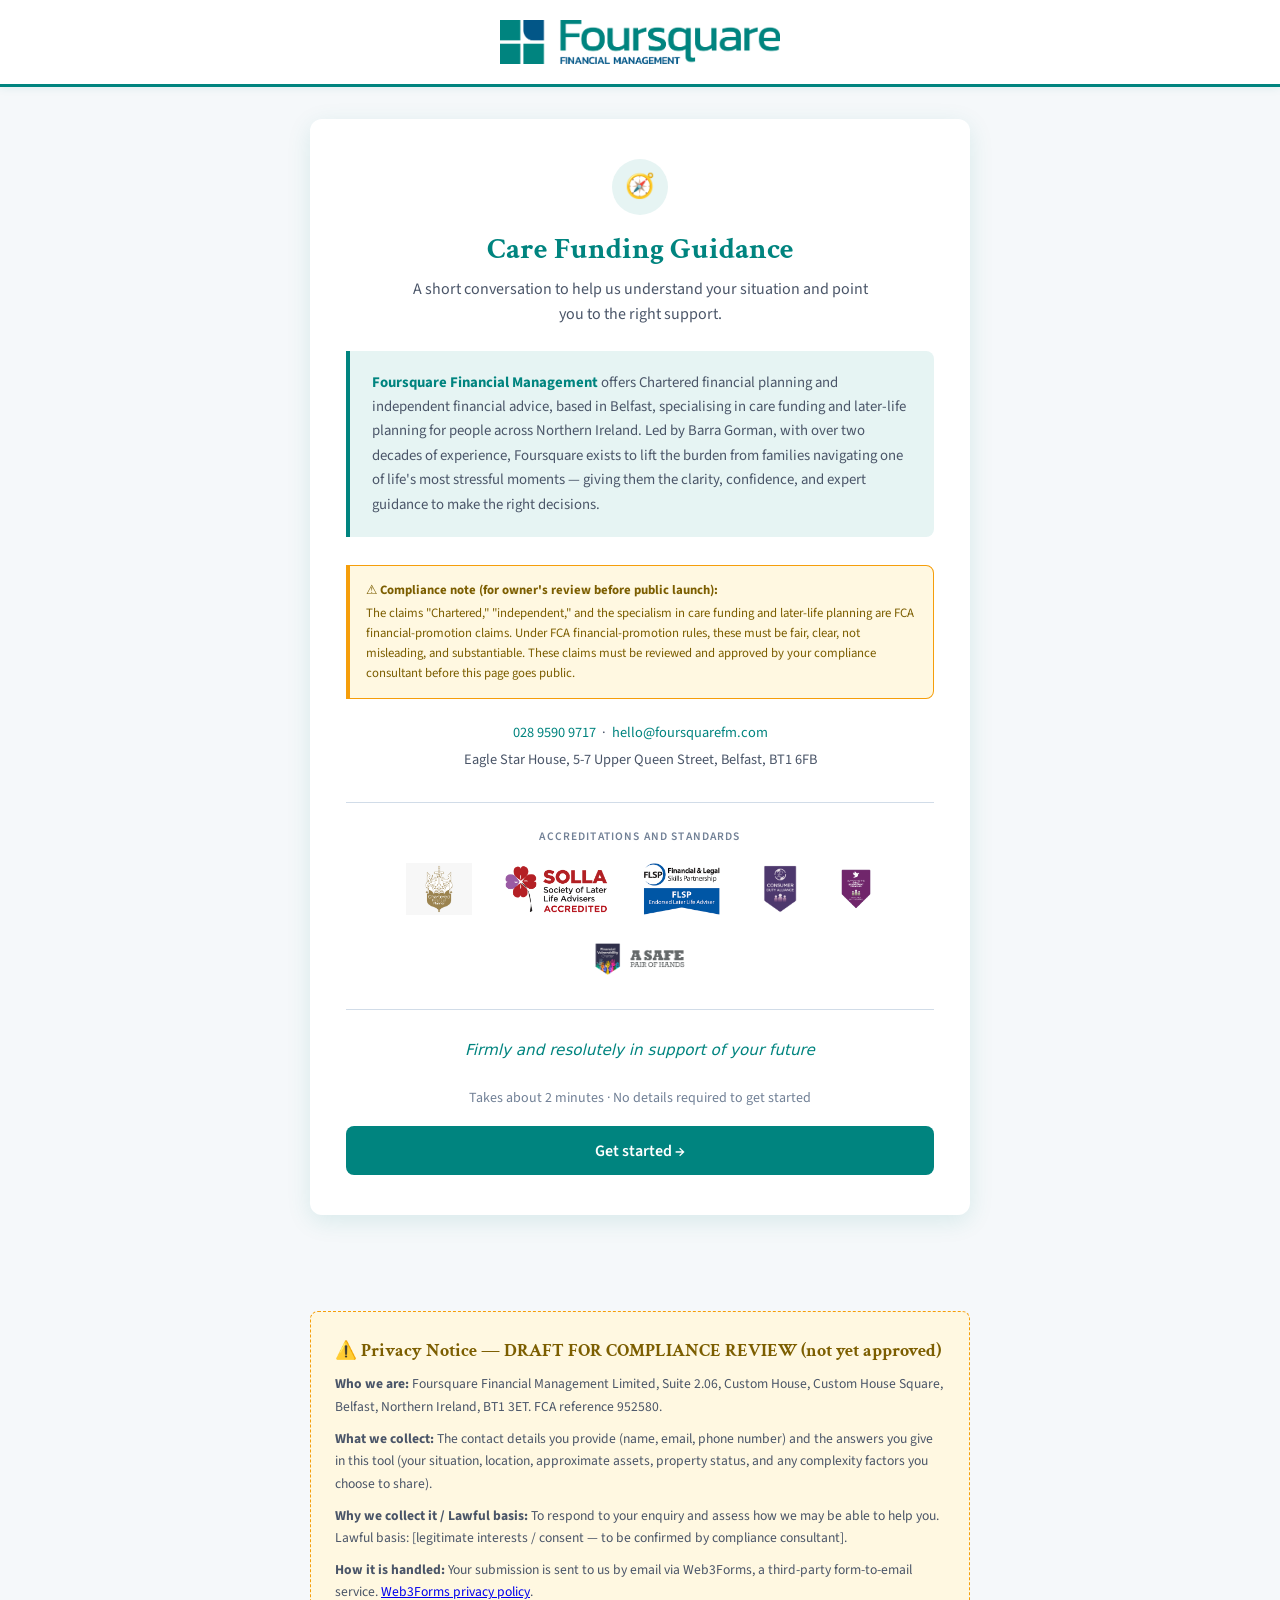
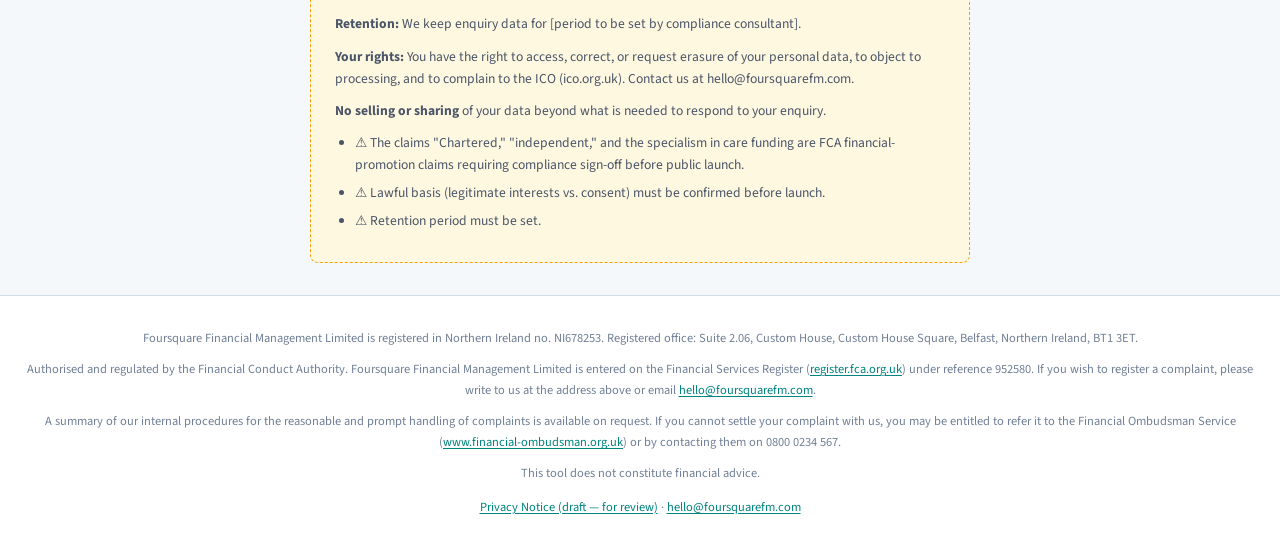
==== commit 9a083e2f: "Update contact block: trading address on landing page" ====
--- a/care-funding-funnel.html
+++ b/care-funding-funnel.html
@@ -870,7 +870,7 @@
     <div class="contact-block">
       <a href="tel:02895909717">028 9590 9717</a> &nbsp;&middot;&nbsp;
       <a href="mailto:hello@foursquarefm.com">hello@foursquarefm.com</a><br>
-      Suite 2.06, Custom House, Custom House Square, Belfast, BT1 3ET
+      Eagle Star House, 5-7 Upper Queen Street, Belfast, BT1 6FB
     </div>
 
     ${renderCredentialsStrip()}
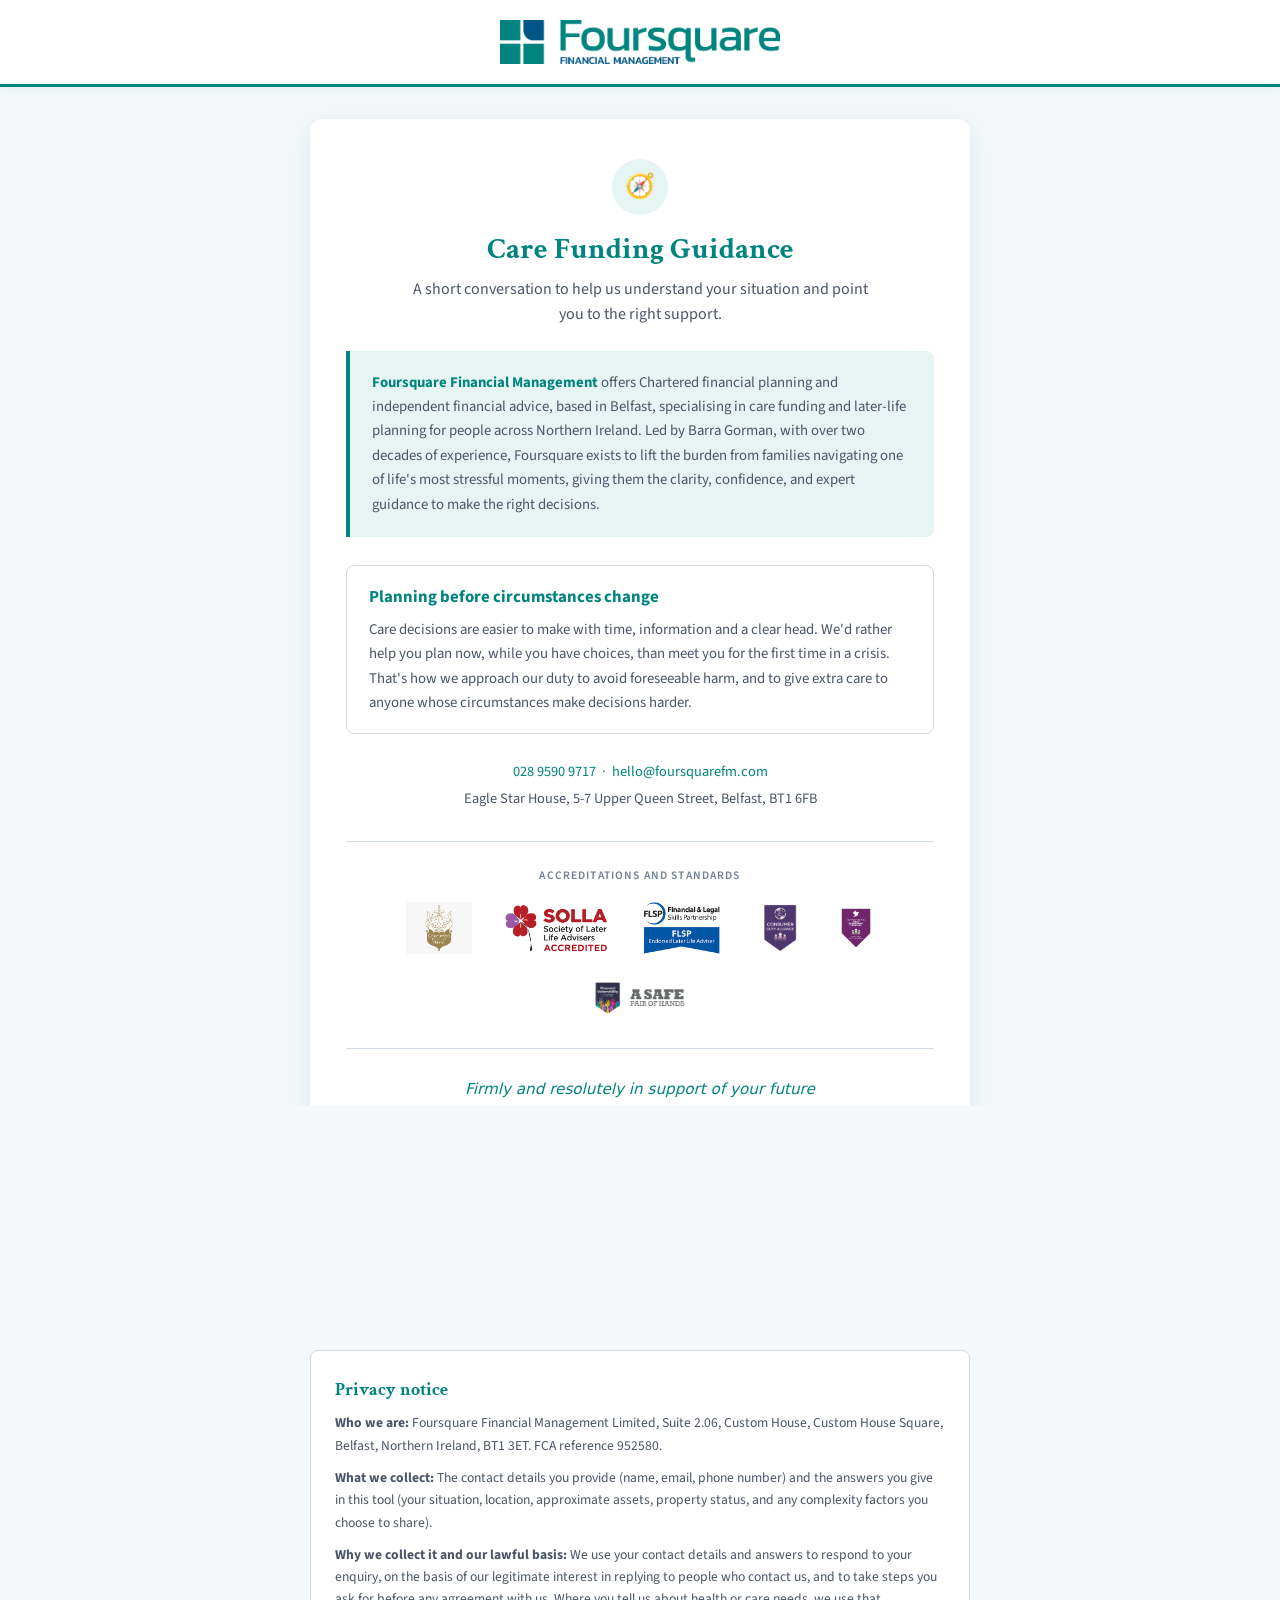
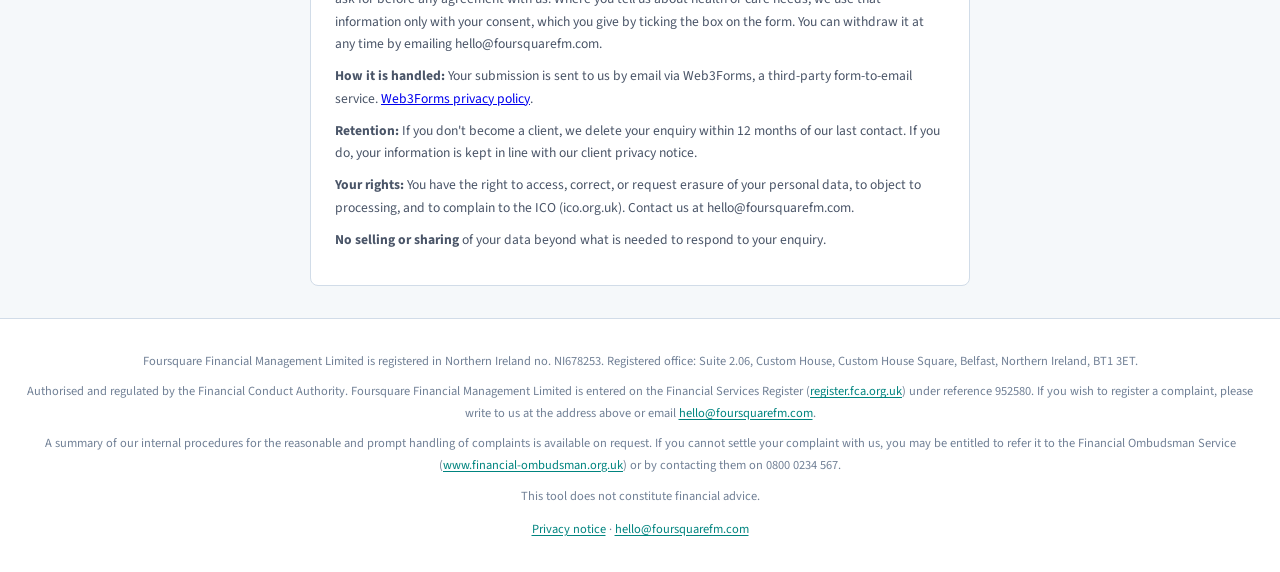
==== commit a79ba1b8: "Go live: Consumer Duty wording, routing fix, NI terms, July CTA changes, bio" ====
--- a/care-funding-funnel.html
+++ b/care-funding-funnel.html
@@ -3,7 +3,7 @@
 <head>
   <meta charset="UTF-8" />
   <meta name="viewport" content="width=device-width, initial-scale=1.0" />
-  <title>Care Funding Guidance — Foursquare Financial Management</title>
+  <title>Care Funding Guidance | Foursquare Financial Management</title>
   <link href="https://fonts.googleapis.com/css2?family=Crimson+Text:ital,wght@0,400;0,600;0,700;1,400&family=Source+Sans+3:wght@300;400;600;700&display=swap" rel="stylesheet" />
   <style>
     /* ─── Brand tokens ─────────────────────────────────────────── */
@@ -606,8 +606,8 @@
 
     /* ─── Privacy draft section ─────────────────────────────────── */
     #privacy-draft {
-      background: var(--warn-bg);
-      border: 1px dashed var(--warn-border);
+      background: var(--white);
+      border: 1px solid var(--border);
       border-radius: var(--radius-sm);
       padding: 1.5rem;
       margin: 2rem 1rem;
@@ -620,7 +620,7 @@
 
     #privacy-draft h2 {
       font-family: 'Crimson Text', serif;
-      color: #7c5e00;
+      color: var(--teal);
       font-size: 1.1rem;
       margin-bottom: 0.5rem;
     }
@@ -674,6 +674,70 @@
     }
 
     /* ─── D. Contact block ──────────────────────────────────────── */
+    /* ── Consumer Duty block, support note, fees, consent, person ── */
+    .duty-block {
+      border: 1px solid var(--border);
+      border-radius: var(--radius-sm);
+      padding: 1.1rem 1.35rem;
+      margin-bottom: 1.5rem;
+      background: #fff;
+    }
+    .duty-block h3 {
+      font-size: 1.05rem;
+      color: var(--teal);
+      margin-bottom: 0.4rem;
+    }
+    .duty-block p, .support-note p {
+      font-size: 0.925rem;
+      color: var(--text-mid);
+      line-height: 1.65;
+    }
+    .support-note {
+      background: var(--teal-light);
+      border-radius: var(--radius-sm);
+      padding: 0.9rem 1.1rem;
+      margin: 0 0 1.25rem;
+    }
+    .fee-note {
+      font-size: 0.875rem;
+      color: var(--text-light);
+      text-align: center;
+      margin: 0.75rem 0 1rem;
+    }
+    .btn-form-primary {
+      border: none !important;
+      background: var(--teal) !important;
+      color: #fff !important;
+    }
+    .consent-row {
+      display: flex;
+      gap: 0.6rem;
+      align-items: flex-start;
+      font-size: 0.875rem;
+      color: var(--text-mid);
+      margin: 0.5rem 0 0.75rem;
+      cursor: pointer;
+    }
+    .consent-row input { margin-top: 0.25rem; flex-shrink: 0; }
+    .person-block {
+      display: flex;
+      gap: 1rem;
+      align-items: center;
+      margin: 1.25rem 0;
+      padding: 1rem;
+      border: 1px solid var(--border);
+      border-radius: var(--radius-sm);
+    }
+    .person-block img {
+      width: 72px;
+      height: 72px;
+      border-radius: 50%;
+      object-fit: cover;
+      flex-shrink: 0;
+    }
+    .person-name { font-weight: 700; color: var(--text-dark, #1f2937); margin-bottom: 0.2rem; }
+    .person-bio { font-size: 0.9rem; color: var(--text-mid); line-height: 1.55; }
+
     .contact-block {
       text-align: center;
       margin: 1.25rem 0 0.25rem;
@@ -738,19 +802,14 @@
 
   <!-- ─── Privacy Notice Draft (visible below funnel, clearly labelled for review) ── -->
   <div id="privacy-draft">
-    <h2>⚠️ Privacy Notice — DRAFT FOR COMPLIANCE REVIEW (not yet approved)</h2>
+    <h2>Privacy notice</h2>
     <p><strong>Who we are:</strong> Foursquare Financial Management Limited, Suite 2.06, Custom House, Custom House Square, Belfast, Northern Ireland, BT1 3ET. FCA reference 952580.</p>
     <p><strong>What we collect:</strong> The contact details you provide (name, email, phone number) and the answers you give in this tool (your situation, location, approximate assets, property status, and any complexity factors you choose to share).</p>
-    <p><strong>Why we collect it / Lawful basis:</strong> To respond to your enquiry and assess how we may be able to help you. Lawful basis: [legitimate interests / consent — to be confirmed by compliance consultant].</p>
+    <p><strong>Why we collect it and our lawful basis:</strong> We use your contact details and answers to respond to your enquiry, on the basis of our legitimate interest in replying to people who contact us, and to take steps you ask for before any agreement with us. Where you tell us about health or care needs, we use that information only with your consent, which you give by ticking the box on the form. You can withdraw it at any time by emailing hello@foursquarefm.com.</p>
     <p><strong>How it is handled:</strong> Your submission is sent to us by email via Web3Forms, a third-party form-to-email service. <a href="https://web3forms.com/privacy" target="_blank" rel="noopener">Web3Forms privacy policy</a>.</p>
-    <p><strong>Retention:</strong> We keep enquiry data for [period to be set by compliance consultant].</p>
+    <p><strong>Retention:</strong> If you don't become a client, we delete your enquiry within 12 months of our last contact. If you do, your information is kept in line with our client privacy notice.</p>
     <p><strong>Your rights:</strong> You have the right to access, correct, or request erasure of your personal data, to object to processing, and to complain to the ICO (ico.org.uk). Contact us at hello@foursquarefm.com.</p>
     <p><strong>No selling or sharing</strong> of your data beyond what is needed to respond to your enquiry.</p>
-    <ul>
-      <li>⚠️ The claims "Chartered," "independent," and the specialism in care funding are FCA financial-promotion claims requiring compliance sign-off before public launch.</li>
-      <li>⚠️ Lawful basis (legitimate interests vs. consent) must be confirmed before launch.</li>
-      <li>⚠️ Retention period must be set.</li>
-    </ul>
   </div>
 
   <!-- ─── E. Footer — verified regulatory text ───────────────────── -->
@@ -759,7 +818,7 @@
     <p>Authorised and regulated by the Financial Conduct Authority. Foursquare Financial Management Limited is entered on the Financial Services Register (<a href="https://register.fca.org.uk/" target="_blank" rel="noopener">register.fca.org.uk</a>) under reference 952580. If you wish to register a complaint, please write to us at the address above or email <a href="mailto:hello@foursquarefm.com">hello@foursquarefm.com</a>.</p>
     <p>A summary of our internal procedures for the reasonable and prompt handling of complaints is available on request. If you cannot settle your complaint with us, you may be entitled to refer it to the Financial Ombudsman Service (<a href="https://www.financial-ombudsman.org.uk" target="_blank" rel="noopener">www.financial-ombudsman.org.uk</a>) or by contacting them on 0800 0234 567.</p>
     <p>This tool does not constitute financial advice.</p>
-    <p style="margin-top:0.75rem;"><a href="#privacy-draft">Privacy Notice (draft — for review)</a> &middot; <a href="mailto:hello@foursquarefm.com">hello@foursquarefm.com</a></p>
+    <p style="margin-top:0.75rem;"><a href="#privacy-draft">Privacy notice</a> &middot; <a href="mailto:hello@foursquarefm.com">hello@foursquarefm.com</a></p>
   </footer>
 
 </div><!-- /page-wrap -->
@@ -775,7 +834,7 @@
   step: 'welcome',
   situation: null,      // 'planning' | 'now' | 'other'
   ni: null,             // 'yes' | 'no'
-  assets: null,         // 'under250' | '250to500' | 'over500' | 'prefer'
+  assets: null,         // 'under23' | 'under250' | '250to500' | 'over500' | 'prefer'
   property: null,       // 'own' | 'none' | 'selling'
   complexity: [],       // array of selected flags
   pathway: null,        // 'early_planning' | 'point_of_need' | 'referral' | 'soft'
@@ -791,7 +850,7 @@
   if (state.situation === 'other') return 'referral';
   if (state.ni === 'no')          return 'referral';
   if (state.assets === 'prefer')  return 'soft';
-  if (state.assets === 'under250' && state.property === 'none') return 'referral';
+  if (state.assets === 'under23' && state.property === 'none') return 'referral';
   if (state.situation === 'planning') return 'early_planning';
   return 'point_of_need';
 }
@@ -803,6 +862,7 @@
   other:     '🤝',
   yes:       '✅',
   no:        '❌',
+  under23:   '💰',
   under250:  '💰',
   '250to500':'💰',
   over500:   '💰',
@@ -849,6 +909,18 @@
     </div>`;
 }
 
+/* ── Person block (brief bio, the only place the adviser is named) ── */
+function renderPersonBlock() {
+  return `
+    <div class="person-block">
+      <img src="images/barra-gorman.jpg" alt="Barra Gorman" onerror="this.style.display='none'" />
+      <div>
+        <p class="person-name">Barra Gorman, Chartered Financial Planner</p>
+        <p class="person-bio">Barra has advised families in Northern Ireland on later-life planning and care funding for over two decades.</p>
+      </div>
+    </div>`;
+}
+
 /* ── Welcome ──────────────────────────────────────────────────── */
 function renderWelcome() {
   return `
@@ -859,12 +931,12 @@
     </div>
 
     <div class="reassurance-block">
-      <p><span class="re-name">Foursquare Financial Management</span> offers Chartered financial planning and independent financial advice, based in Belfast, specialising in care funding and later-life planning for people across Northern Ireland. Led by Barra Gorman, with over two decades of experience, Foursquare exists to lift the burden from families navigating one of life's most stressful moments — giving them the clarity, confidence, and expert guidance to make the right decisions.</p>
-    </div>
-
-    <div class="compliance-flag">
-      <strong>⚠️ Compliance note (for owner's review before public launch):</strong>
-      The claims "Chartered," "independent," and the specialism in care funding and later-life planning are FCA financial-promotion claims. Under FCA financial-promotion rules, these must be fair, clear, not misleading, and substantiable. These claims must be reviewed and approved by your compliance consultant before this page goes public.
+      <p><span class="re-name">Foursquare Financial Management</span> offers Chartered financial planning and independent financial advice, based in Belfast, specialising in care funding and later-life planning for people across Northern Ireland. Led by Barra Gorman, with over two decades of experience, Foursquare exists to lift the burden from families navigating one of life's most stressful moments, giving them the clarity, confidence, and expert guidance to make the right decisions.</p>
+    </div>
+
+    <div class="duty-block">
+      <h3>Planning before circumstances change</h3>
+      <p>Care decisions are easier to make with time, information and a clear head. We'd rather help you plan now, while you have choices, than meet you for the first time in a crisis. That's how we approach our duty to avoid foreseeable harm, and to give extra care to anyone whose circumstances make decisions harder.</p>
     </div>
 
     <div class="contact-block">
@@ -888,11 +960,11 @@
   return `
     ${progressBar(1)}
     <h2 class="step-title">What best describes your situation?</h2>
-    <p class="step-subtitle">Choose whichever feels closest — there are no wrong answers.</p>
+    <p class="step-subtitle">Choose whichever feels closest. There are no wrong answers.</p>
     <div class="choices">
       ${choiceBtn('planning', '🗓️', 'I\'m planning ahead for the future', 'Thinking about future care costs, enduring power of attorney, or long-term planning', state.situation)}
       ${choiceBtn('now', '🏥', 'Care is needed now or very soon', 'A loved one is moving into care, or a decision needs to be made in the near term', state.situation)}
-      ${choiceBtn('other', '🤝', 'I need help with something else', 'Care placement, dealing with the local authority, navigating the system, or another question', state.situation)}
+      ${choiceBtn('other', '🤝', 'I need help with something else', 'Care placement, dealing with the Trust, finding your way around the system, or another question', state.situation)}
     </div>
     <div class="nav-row">
       ${backBtn()}
@@ -904,7 +976,7 @@
 function renderNI() {
   return `
     ${progressBar(2)}
-    <h2 class="step-title">Are you — or is the person who needs care — based in Northern Ireland?</h2>
+    <h2 class="step-title">Are you, or is the person who needs care, based in Northern Ireland?</h2>
     <p class="step-subtitle">Foursquare specialises in Northern Ireland's care funding rules, which differ significantly from England, Scotland, and Wales.</p>
     <div class="choices">
       ${choiceBtn('yes', '✅', 'Yes, Northern Ireland', '', state.ni)}
@@ -921,15 +993,16 @@
   return `
     ${progressBar(3)}
     <h2 class="step-title">Roughly what is the total value of savings and investments?</h2>
-    <p class="step-subtitle">This helps us point you to the right level of support. Your answer is completely confidential.</p>
+    <p class="step-subtitle">This helps us point you to the right level of support. We use your answers only to respond to you.</p>
     <div class="asset-note">
-      <strong>Important:</strong> Please <strong>do not include the value of your home</strong> in this figure — we'll ask about property separately. This is about savings, pensions, investments, and other liquid assets only.
+      <strong>Important:</strong> Please <strong>do not include the value of your home</strong> in this figure. We'll ask about property separately. This is about savings, pensions, investments, and other liquid assets only.
     </div>
     <div class="choices">
-      ${choiceBtn('under250', '💰', 'Under £250,000', '', state.assets)}
-      ${choiceBtn('250to500', '💰', '£250,000 – £500,000', '', state.assets)}
+      ${choiceBtn('under23', '💰', 'Under £23,250', '', state.assets)}
+      ${choiceBtn('under250', '💰', '£23,250 to £250,000', '', state.assets)}
+      ${choiceBtn('250to500', '💰', '£250,000 to £500,000', '', state.assets)}
       ${choiceBtn('over500', '💰', '£500,000 or more', '', state.assets)}
-      ${choiceBtn('prefer', '🔒', 'Prefer not to say', 'That\'s fine — we\'ll still do our best to help', state.assets)}
+      ${choiceBtn('prefer', '🔒', 'Prefer not to say', 'That\'s fine, we\'ll still do our best to help', state.assets)}
     </div>
     <div class="nav-row">
       ${backBtn()}
@@ -942,9 +1015,9 @@
   return `
     ${progressBar(4)}
     <h2 class="step-title">Is there a property that may be relevant to funding care?</h2>
-    <p class="step-subtitle">The family home can play a big role in care funding planning — this helps us understand your picture more fully.</p>
+    <p class="step-subtitle">The family home can play a big role in care funding planning, and this helps us understand your picture more fully.</p>
     <div class="choices">
-      ${choiceBtn('own', '🏠', 'Yes — there is a property that may be used', 'Own home, a second property, or an investment property', state.property)}
+      ${choiceBtn('own', '🏠', 'Yes, there is a property that may be used', 'Own home, a second property, or an investment property', state.property)}
       ${choiceBtn('none', '🚫', 'No property', '', state.property)}
       ${choiceBtn('selling', '🔑', 'Property already being sold or rented out', 'The property is in the process of being sold, or is currently rented', state.property)}
     </div>
@@ -957,7 +1030,7 @@
 /* ── Q5 — Complexity ─────────────────────────────────────────── */
 const COMPLEXITY_FLAGS = [
   { id: 'spouse',   label: 'A spouse or partner is remaining in the family home' },
-  { id: 'chc',      label: 'An NHS Continuing Healthcare (CHC) check or appeal is ongoing' },
+  { id: 'chc',      label: 'A continuing healthcare check or appeal with the Trust is ongoing' },
   { id: 'family',   label: 'There is a family disagreement or conflict about care decisions' },
   { id: 'business', label: 'There is a business interest or business assets involved' },
   { id: 'none',     label: 'None of these apply' },
@@ -976,7 +1049,7 @@
   return `
     ${progressBar(5)}
     <h2 class="step-title">Does any of the following apply? <span style="font-size:1rem;font-weight:400;color:var(--text-light);">(optional)</span></h2>
-    <p class="step-subtitle">Select any that are relevant — or skip ahead if none apply. This helps us come prepared.</p>
+    <p class="step-subtitle">Select any that are relevant, or skip ahead if none apply. This helps us come prepared.</p>
     <div class="choices" style="gap:0.6rem;">${items}</div>
     <div class="nav-row">
       ${backBtn()}
@@ -990,9 +1063,9 @@
 function renderEarlyPlanning() {
   return `
     <div class="outcome-icon">🌱</div>
-    <h2 class="outcome-title">Planning ahead — you're in the right place</h2>
+    <h2 class="outcome-title">Planning ahead: you're in the right place</h2>
     <div class="outcome-body">
-      <p>Taking time to plan early is one of the most valuable things you can do. Care funding is complex, and the decisions you make now around enduring powers of attorney, investment structure, and estate planning can make an enormous difference later.</p>
+      <p>Taking time to plan early is one of the most valuable things you can do. Care funding is complex, and the decisions you make now around enduring powers of attorney, investment structure, and estate planning can make a real difference later. Planning while you're well, and before a health change or a hospital stay, means the choices stay yours.</p>
       <p>Foursquare Financial Management works with families across Northern Ireland on exactly this. Our job is to give you clarity and confidence before decisions become urgent.</p>
       <p>The best first step is a short conversation with us to understand your situation and explore what options are available.</p>
     </div>
@@ -1002,6 +1075,8 @@
       </a>
       <button class="btn-form-toggle" onclick="toggleForm()" id="form-toggle-btn">Or leave your details and we'll be in touch</button>
     </div>
+    <p class="fee-note">Your first conversation with us is free. If you go on to take advice, we'll explain our fees in writing before any chargeable work begins.</p>
+    ${renderPersonBlock()}
     ${renderCaptureForm('EARLY PLANNING')}
     <p style="font-style:italic;color:var(--teal);font-size:0.95rem;text-align:center;margin:1.5rem 0 0.5rem;">Firmly and resolutely in support of your future</p>
     ${renderCredentialsStrip()}
@@ -1011,17 +1086,17 @@
 function renderPointOfNeed() {
   return `
     <div class="outcome-icon">🤲</div>
-    <h2 class="outcome-title">We can help — and we'll move at your pace</h2>
+    <h2 class="outcome-title">We can help, and we'll move at your pace</h2>
     <div class="outcome-body">
-      <p>We understand this is likely a stressful and time-pressured moment. When care is needed now or very soon, it's easy to feel overwhelmed by the financial decisions that come alongside it — and to worry about making costly mistakes.</p>
-      <p>Foursquare offers a dedicated care funding assessment: a thorough, unhurried review of your situation, your options under Northern Ireland's rules, and a clear plan for what to do next. Details of our assessment service, including fees, are discussed on the call.</p>
-      <p>Book a call with Barra whenever suits you — including at short notice if the situation is urgent.</p>
+      <p>We understand this is likely a stressful and time-pressured moment. When care is needed now or very soon, it's easy to feel overwhelmed by the financial decisions that come with it, and to worry about making costly mistakes.</p>
+      <p>Foursquare offers a dedicated care funding assessment: a thorough, unhurried review of your situation, your options under Northern Ireland's rules, and a clear plan for what to do next. Your first conversation with us is free. If you go on to take advice, we'll explain our fees in writing before any chargeable work begins.</p>
+      <p>Leave your details below and we'll get back to you promptly, including at short notice if the situation is urgent.</p>
+    </div>
+    <div class="support-note">
+      <p>If anything would make this easier, such as a family member or someone you trust joining the conversation, more time, or information in a different format, just let us know in the form.</p>
     </div>
     <div class="cta-row">
-      <a class="btn-calendly" href="https://calendly.com/barra-1/barragorman-meeting" target="_blank" rel="noopener">
-        📅 Book a call with Barra
-      </a>
-      <button class="btn-form-toggle" onclick="toggleForm()" id="form-toggle-btn">Or leave your details and we'll call you</button>
+      <button class="btn-form-toggle btn-form-primary" onclick="toggleForm()" id="form-toggle-btn">Leave your details and we'll call you</button>
     </div>
     ${renderCaptureForm('POINT-OF-NEED')}
     ${renderCredentialsStrip()}
@@ -1031,16 +1106,13 @@
 function renderSoftOutcome() {
   return `
     <div class="outcome-icon">💬</div>
-    <h2 class="outcome-title">Happy to talk — no numbers needed</h2>
+    <h2 class="outcome-title">Happy to talk: no numbers needed</h2>
     <div class="outcome-body">
-      <p>That's completely understandable. Asset questions can feel personal, especially at a stressful time. You don't need to share any figures to start a conversation with Foursquare.</p>
-      <p>A short call with Barra costs nothing and commits you to nothing. It's simply a chance to get a clearer picture of your options.</p>
+      <p>That's completely understandable. Asset questions can feel personal, especially at a stressful time. You don't need to share any figures to start a conversation with us.</p>
+      <p>Leave your details below and we'll get back to you. Your first conversation with us is free and commits you to nothing. It's simply a chance to get a clearer picture of your options.</p>
     </div>
     <div class="cta-row">
-      <a class="btn-calendly" href="https://calendly.com/barra-1/barragorman-meeting" target="_blank" rel="noopener">
-        📅 Book a free introductory call
-      </a>
-      <button class="btn-form-toggle" onclick="toggleForm()" id="form-toggle-btn">Or leave your details and we'll be in touch</button>
+      <button class="btn-form-toggle btn-form-primary" onclick="toggleForm()" id="form-toggle-btn">Leave your details and we'll be in touch</button>
     </div>
     ${renderCaptureForm('ENQUIRY (PREFER NOT TO SAY)')}
     ${renderCredentialsStrip()}
@@ -1051,7 +1123,7 @@
 function renderReferral() {
   const isOther  = state.situation === 'other';
   const isNotNI  = state.ni === 'no';
-  const isLowAssets = state.assets === 'under250' && state.property === 'none';
+  const isLowAssets = state.assets === 'under23' && state.property === 'none';
 
   /* ── Case A: "something else", in Northern Ireland ── */
   if (isOther) {
@@ -1059,7 +1131,7 @@
       <div class="outcome-icon referral">🧭</div>
       <h2 class="outcome-title referral">Some genuinely useful places to start</h2>
       <div class="outcome-body">
-        <p>It sounds like you need help navigating the care system itself — placement support, dealing with the Trust, or finding your footing in a complex situation. The resources below are the best starting points for that kind of support in Northern Ireland.</p>
+        <p>It sounds like you need help navigating the care system itself: placement support, dealing with the Trust, or finding your footing in a complex situation. The resources below are the best starting points for that kind of support in Northern Ireland.</p>
       </div>
 
       <div class="referral-resources">
@@ -1068,7 +1140,7 @@
         <div class="resource-item">
           <span class="ri-icon">🏛️</span>
           <div>
-            <a href="https://www.nidirect.gov.uk/articles/paying-your-residential-care-or-nursing-home-fees" target="_blank" rel="noopener">NI Direct — Paying for residential care or nursing home fees</a>
+            <a href="https://www.nidirect.gov.uk/articles/paying-your-residential-care-or-nursing-home-fees" target="_blank" rel="noopener">NI Direct: Paying for residential care or nursing home fees</a>
             <p>Northern Ireland's official guidance on care home funding assessments, the capital threshold, and what the Health and Social Care Trust covers.</p>
           </div>
         </div>
@@ -1077,14 +1149,14 @@
           <span class="ri-icon">⚖️</span>
           <div>
             <a href="https://www.citizensadvice.org.uk/nireland/" target="_blank" rel="noopener">Citizens Advice NI</a>
-            <p>Free, impartial advice on benefits, social care, and your rights when dealing with the local authority or Trust.</p>
+            <p>Free, impartial advice on benefits, social care, and your rights when dealing with the Health and Social Care Trust.</p>
           </div>
         </div>
 
         <div class="resource-item">
           <span class="ri-icon">💙</span>
           <div>
-            <a href="https://www.ageuk.org.uk/information-advice/care/arranging-care/" target="_blank" rel="noopener">Age UK — Finding and arranging care</a>
+            <a href="https://www.ageuk.org.uk/information-advice/care/arranging-care/" target="_blank" rel="noopener">Age UK: Finding and arranging care</a>
             <p>Practical information and guidance on finding and arranging care, including what to expect and how to plan.</p>
           </div>
         </div>
@@ -1101,13 +1173,13 @@
           <span class="ri-icon">📖</span>
           <div>
             <a href="/ni-care-funding-complete.html">Foursquare's Free NI Care Funding Guide</a>
-            <p>Our comprehensive, free guide to how care is funded in Northern Ireland — no details required to access it.</p>
+            <p>Our comprehensive, free guide to how care is funded in Northern Ireland. No details required to access it.</p>
           </div>
         </div>
       </div>
 
       <p style="margin-top:1.5rem;font-size:0.875rem;color:var(--text-light);text-align:center;">
-        If your situation changes, or if you'd just like to talk it through, <a href="https://calendly.com/barra-1/barragorman-meeting" target="_blank" rel="noopener" style="color:var(--teal);">our door is always open</a>.
+        If your situation changes, or if you'd just like to talk it through, <a href="mailto:hello@foursquarefm.com" style="color:var(--teal);">our door is always open</a>.
       </p>`;
   }
 
@@ -1117,7 +1189,7 @@
       <div class="outcome-icon referral">🧭</div>
       <h2 class="outcome-title referral">Some genuinely useful places to start</h2>
       <div class="outcome-body">
-        <p>We're not the best fit for your location — but the resources below should point you in the right direction.</p>
+        <p>We're not the best fit for your location, but the resources below should point you in the right direction.</p>
       </div>
 
       <div class="referral-resources">
@@ -1126,7 +1198,7 @@
         <div class="resource-item">
           <span class="ri-icon">🔍</span>
           <div>
-            <a href="https://societyoflaterlifeadvisers.co.uk/find-an-adviser" target="_blank" rel="noopener">SOLLA — Find an Adviser</a>
+            <a href="https://societyoflaterlifeadvisers.co.uk/find-an-adviser" target="_blank" rel="noopener">SOLLA: Find an Adviser</a>
             <p>The Society of Later Life Advisers can help you find a specialist financial adviser in your area who understands care funding.</p>
           </div>
         </div>
@@ -1142,7 +1214,7 @@
         <div class="resource-item">
           <span class="ri-icon">💙</span>
           <div>
-            <a href="https://www.ageuk.org.uk/information-advice/care/arranging-care/" target="_blank" rel="noopener">Age UK — Finding and arranging care</a>
+            <a href="https://www.ageuk.org.uk/information-advice/care/arranging-care/" target="_blank" rel="noopener">Age UK: Finding and arranging care</a>
             <p>Practical information and guidance on finding and arranging care, including what to expect and how to plan.</p>
           </div>
         </div>
@@ -1154,8 +1226,8 @@
     <div class="outcome-icon referral">🧭</div>
     <h2 class="outcome-title referral">Some genuinely useful places to start</h2>
     <div class="outcome-body">
-      <p>Based on what you've shared, it's possible that the local authority may meet a significant part of your care costs through a financial assessment. This means the focus right now may be less on private funding and more on understanding your entitlements.</p>
-      <p>The resources below are genuinely useful in this situation — and if circumstances change, Foursquare is here.</p>
+      <p>Based on what you've shared, the Health and Social Care Trust may meet some or all of the cost of a care home place after its financial assessment. In Northern Ireland, capital under £14,250 isn't counted, and between £14,250 and £23,250 a small weekly contribution applies. So the focus right now is likely to be understanding your entitlements rather than private funding.</p>
+      <p>The resources below are useful in this situation, and if circumstances change, we're here.</p>
     </div>
 
     <div class="referral-resources">
@@ -1164,7 +1236,7 @@
       <div class="resource-item">
         <span class="ri-icon">🏛️</span>
         <div>
-          <a href="https://www.nidirect.gov.uk/articles/paying-your-residential-care-or-nursing-home-fees" target="_blank" rel="noopener">NI Direct — Paying for residential care or nursing home fees</a>
+          <a href="https://www.nidirect.gov.uk/articles/paying-your-residential-care-or-nursing-home-fees" target="_blank" rel="noopener">NI Direct: Paying for residential care or nursing home fees</a>
           <p>Northern Ireland's official guidance on care home funding assessments, the capital threshold, and what the Health and Social Care Trust covers.</p>
         </div>
       </div>
@@ -1173,14 +1245,14 @@
         <span class="ri-icon">⚖️</span>
         <div>
           <a href="https://www.citizensadvice.org.uk/nireland/" target="_blank" rel="noopener">Citizens Advice NI</a>
-          <p>Free, impartial advice on benefits, social care, and your rights when dealing with the local authority or Trust.</p>
+          <p>Free, impartial advice on benefits, social care, and your rights when dealing with the Health and Social Care Trust.</p>
         </div>
       </div>
 
       <div class="resource-item">
         <span class="ri-icon">💙</span>
         <div>
-          <a href="https://www.ageuk.org.uk/information-advice/care/arranging-care/" target="_blank" rel="noopener">Age UK — Finding and arranging care</a>
+          <a href="https://www.ageuk.org.uk/information-advice/care/arranging-care/" target="_blank" rel="noopener">Age UK: Finding and arranging care</a>
           <p>Information, advice, and practical support for older people and carers.</p>
         </div>
       </div>
@@ -1189,13 +1261,13 @@
         <span class="ri-icon">📖</span>
         <div>
           <a href="/ni-care-funding-complete.html">Foursquare's Free NI Care Funding Guide</a>
-          <p>Our comprehensive, free guide to how care is funded in Northern Ireland — no details required to access it.</p>
+          <p>Our comprehensive, free guide to how care is funded in Northern Ireland. No details required to access it.</p>
         </div>
       </div>
     </div>
 
     <p style="margin-top:1.5rem;font-size:0.875rem;color:var(--text-light);text-align:center;">
-      If your situation changes, or if you'd just like to talk it through, <a href="https://calendly.com/barra-1/barragorman-meeting" target="_blank" rel="noopener" style="color:var(--teal);">our door is always open</a>.
+      If your situation changes, or if you'd just like to talk it through, <a href="mailto:hello@foursquarefm.com" style="color:var(--teal);">our door is always open</a>.
     </p>`;
 }
 
@@ -1205,20 +1277,20 @@
     ? state.complexity.map(c => COMPLEXITY_FLAGS.find(f=>f.id===c)?.label || c).join('; ')
     : 'None selected';
 
-  const niStr = state.ni === 'yes' ? 'Yes — Northern Ireland' : state.ni === 'no' ? 'No' : 'Not asked';
-  const assetsStr = { under250: 'Under £250,000', '250to500': '£250,000–£500,000', over500: '£500,000+', prefer: 'Prefer not to say' }[state.assets] || 'Not asked';
-  const propStr = { own: 'Yes — own home / property', none: 'No property', selling: 'Being sold or rented' }[state.property] || 'Not asked';
+  const niStr = state.ni === 'yes' ? 'Yes, Northern Ireland' : state.ni === 'no' ? 'No' : 'Not asked';
+  const assetsStr = { under23: 'Under £23,250', under250: '£23,250 to £250,000', '250to500': '£250,000 to £500,000', over500: '£500,000+', prefer: 'Prefer not to say' }[state.assets] || 'Not asked';
+  const propStr = { own: 'Yes, own home / property', none: 'No property', selling: 'Being sold or rented' }[state.property] || 'Not asked';
   const situationStr = { planning: 'Planning ahead', now: 'Care needed now / soon', other: 'Something else' }[state.situation] || '';
 
   return `
     <div class="form-section" id="capture-form-section">
       <h3>Leave your details</h3>
-      <p class="form-desc">We'll only use these to get back to you about your enquiry. No spam, no hard sell.</p>
+      <p class="form-desc">We'll only use these to get back to you about your enquiry.</p>
 
       <form id="lead-form" onsubmit="submitForm(event)">
         <!-- Web3Forms config -->
         <input type="hidden" name="access_key" value="c2745b8d-933d-4fa6-8146-1f5d9785811d" />
-        <input type="hidden" name="subject" value="Foursquare Funnel — ${pathway} lead" />
+        <input type="hidden" name="subject" value="Foursquare Funnel: ${pathway} lead" />
         <input type="hidden" name="from_name" value="Foursquare Care Funding Funnel" />
         <input type="hidden" name="redirect" value="false" />
         <!-- Context fields -->
@@ -1245,10 +1317,14 @@
         </div>
         <div class="form-field">
           <label for="f-message">Anything else you'd like us to know <span class="optional">(optional)</span></label>
-          <textarea id="f-message" name="message" placeholder="e.g. best time to call, specific questions…"></textarea>
-        </div>
-
-        <p class="privacy-note">We'll use these details only to respond to your enquiry. See our <a href="#privacy-draft">Privacy Notice (draft — pending compliance review)</a> for how we handle your information.</p>
+          <textarea id="f-message" name="message" placeholder="e.g. best time to call, specific questions, or if you'd like a family member to join"></textarea>
+        </div>
+
+        <label class="consent-row">
+          <input type="checkbox" name="Consent" value="Yes" required />
+          <span>I agree to Foursquare using the information I've shared, including anything about health or care needs, to respond to my enquiry.</span>
+        </label>
+        <p class="privacy-note">See our <a href="#privacy-draft">privacy notice</a> for how we handle your information.</p>
 
         <!-- ── Kit newsletter placeholder — SWITCHED OFF / reserved for future activation ──
         <div style="border-top:1px solid var(--border);padding-top:1rem;margin-top:0.5rem;">
@@ -1289,14 +1365,17 @@
 
 /* ── I. Thank-you screen (post-form submission) ──────────────── */
 function renderThankYou() {
-  return `
-    <div class="thankyou-icon">✉️</div>
-    <h2 class="thankyou-title">Thank you — we'll be in touch</h2>
-    <p class="thankyou-body">Your details have been received. We will be in touch shortly — usually within two working days.</p>
+  const isEarlyPlanning = state.pathway === 'early_planning';
+  const calendlyBlock = isEarlyPlanning ? `
     <p style="font-size:0.95rem;color:var(--text-mid);margin-bottom:1.5rem;">If you'd prefer to speak sooner, or at a time that suits you, you're welcome to book a call directly:</p>
     <a class="btn-calendly" href="https://calendly.com/barra-1/barragorman-meeting" target="_blank" rel="noopener">
-      📅 Book a call with Barra
-    </a>
+      📅 Book a call
+    </a>` : '';
+  return `
+    <div class="thankyou-icon">✉️</div>
+    <h2 class="thankyou-title">Thank you, we'll be in touch</h2>
+    <p class="thankyou-body">Your details have been received. We will be in touch shortly, usually within two working days.</p>
+    ${calendlyBlock}
     ${renderKitPlaceholder()}`;
 }
 
@@ -1443,12 +1522,13 @@
   const section = document.getElementById('capture-form-section');
   const btn = document.getElementById('form-toggle-btn');
   if (!section) return;
+  if (!btn.dataset.originalLabel) btn.dataset.originalLabel = btn.textContent;
   section.classList.toggle('open');
   if (section.classList.contains('open')) {
     btn.textContent = 'Hide form';
     section.scrollIntoView({ behavior: 'smooth', block: 'start' });
   } else {
-    btn.textContent = 'Or leave your details and we\'ll be in touch';
+    btn.textContent = btn.dataset.originalLabel;
   }
 }
 
@@ -1476,14 +1556,14 @@
     } else {
       msg.style.display = 'block';
       msg.style.color = '#dc2626';
-      msg.textContent = 'Something went wrong — please try again or email hello@foursquarefm.com directly.';
+      msg.textContent = 'Something went wrong. Please try again or email hello@foursquarefm.com directly.';
       btn.disabled = false;
       btn.textContent = 'Send my details →';
     }
   } catch (err) {
     msg.style.display = 'block';
     msg.style.color = '#dc2626';
-    msg.textContent = 'Network error — please check your connection and try again.';
+    msg.textContent = 'Network error. Please check your connection and try again.';
     btn.disabled = false;
     btn.textContent = 'Send my details →';
   }
